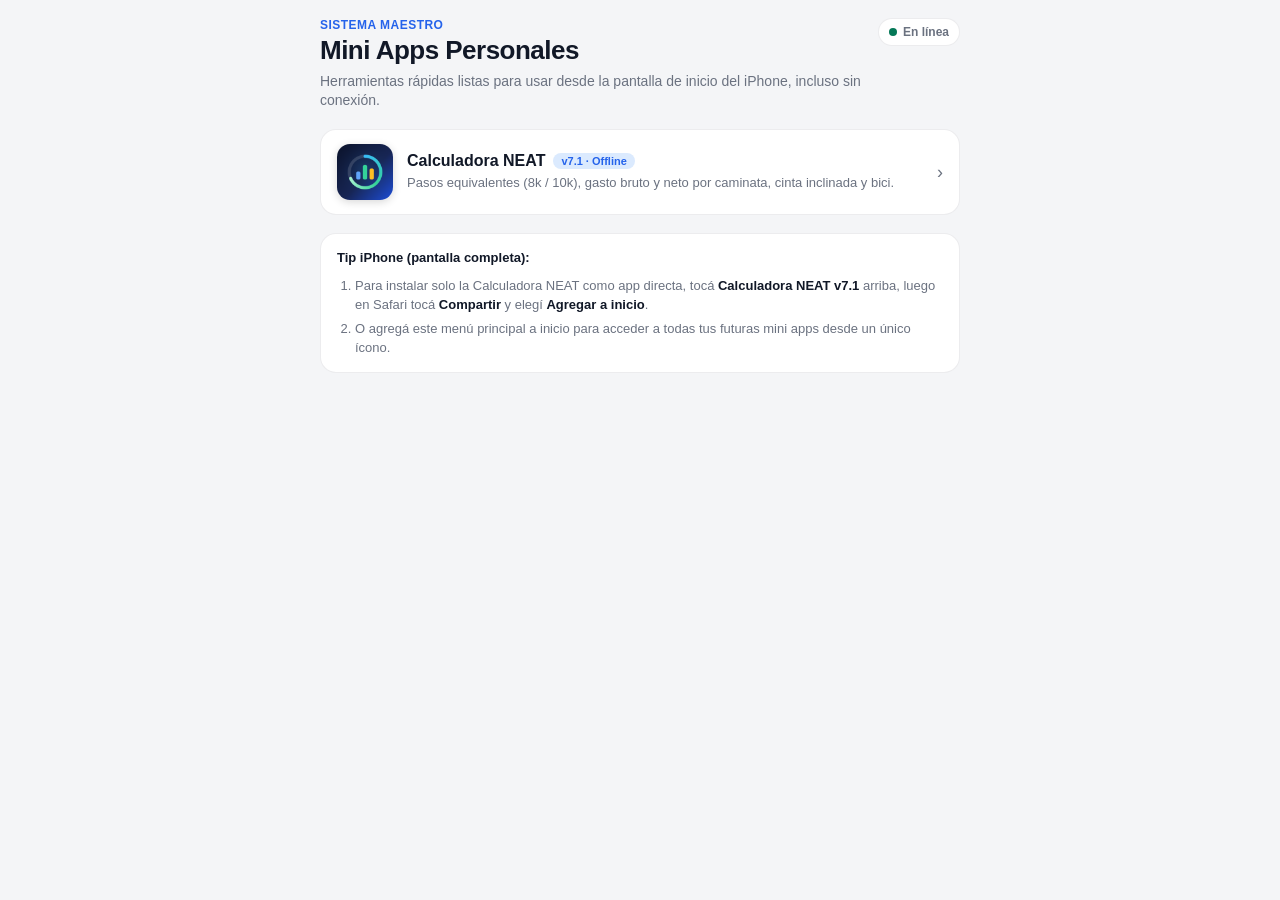
==== index.html @ ba3c92d5 "feat: add Mini Apps PWA hub and NEAT v7.1 offline calculator" ====
<!DOCTYPE html>
<html lang="es">
<head>
  <meta charset="utf-8">
  <meta name="viewport" content="width=device-width, initial-scale=1, maximum-scale=1, user-scalable=no, viewport-fit=cover">
  <meta name="apple-mobile-web-app-capable" content="yes">
  <meta name="apple-mobile-web-app-status-bar-style" content="black-translucent">
  <meta name="apple-mobile-web-app-title" content="Mini Apps">
  <meta name="theme-color" content="#f4f5f7" media="(prefers-color-scheme: light)">
  <meta name="theme-color" content="#0f1115" media="(prefers-color-scheme: dark)">
  <link rel="apple-touch-icon" sizes="180x180" href="./icons/apple-touch-icon.png">
  <link rel="icon" type="image/svg+xml" href="./icons/icon.svg">
  <link rel="manifest" href="./manifest.json">
  <title>Mini Apps — Sistema Maestro</title>
  <style>
    :root {
      --bg: #f4f5f7;
      --surface-bright: #ffffff;
      --surface-dim: #e9ecf1;
      --on-surface: #111827;
      --on-surface-variant: #6b7280;
      --primary: #2563eb;
      --accent-container: #dbeafe;
      --positive: #047857;
      --positive-container: #d1fae5;
      --border: rgba(17, 24, 39, 0.08);
      --r-m: 16px;
      --r-full: 999px;
    }
    @media (prefers-color-scheme: dark) {
      :root {
        --bg: #0f1115;
        --surface-bright: #1a1d24;
        --surface-dim: #252932;
        --on-surface: #f3f4f6;
        --on-surface-variant: #9ca3af;
        --primary: #60a5fa;
        --accent-container: #1e3a8a;
        --positive: #34d399;
        --positive-container: #064e3b;
        --border: rgba(255, 255, 255, 0.08);
      }
    }
    * {
      box-sizing: border-box;
      -webkit-tap-highlight-color: transparent;
    }
    html, body {
      touch-action: manipulation;
      margin: 0;
      min-height: 100%;
      background: var(--bg);
      color: var(--on-surface);
      font-family: -apple-system, BlinkMacSystemFont, 'SF Pro Text', 'Segoe UI', Roboto, sans-serif;
    }
    body {
      padding:
        max(18px, env(safe-area-inset-top))
        max(16px, env(safe-area-inset-right))
        max(28px, env(safe-area-inset-bottom))
        max(16px, env(safe-area-inset-left));
    }
    .hub-container {
      max-width: 640px;
      margin: 0 auto;
    }
    .hub-header {
      display: flex;
      align-items: flex-start;
      justify-content: space-between;
      gap: 12px;
      margin-bottom: 18px;
    }
    .hub-eyebrow {
      font-size: 12px;
      font-weight: 600;
      letter-spacing: 0.04em;
      text-transform: uppercase;
      color: var(--primary);
      margin-bottom: 4px;
    }
    .hub-title {
      margin: 0;
      font-size: 26px;
      line-height: 1.15;
      font-weight: 700;
      letter-spacing: -0.02em;
    }
    .hub-sub {
      margin: 6px 0 0;
      font-size: 14px;
      color: var(--on-surface-variant);
      line-height: 1.4;
    }
    .status-chip {
      flex-shrink: 0;
      display: inline-flex;
      align-items: center;
      gap: 6px;
      padding: 6px 10px;
      border-radius: var(--r-full);
      font-size: 12px;
      font-weight: 600;
      background: var(--surface-bright);
      color: var(--on-surface-variant);
      border: 1px solid var(--border);
    }
    .status-dot {
      width: 8px;
      height: 8px;
      border-radius: 50%;
      background: var(--positive);
    }
    .apps-grid {
      display: grid;
      grid-template-columns: 1fr;
      gap: 12px;
      margin-bottom: 18px;
    }
    .app-card {
      display: flex;
      align-items: center;
      gap: 14px;
      padding: 14px 16px;
      border-radius: var(--r-m);
      background: var(--surface-bright);
      border: 1px solid var(--border);
      text-decoration: none;
      color: inherit;
      transition: transform 0.12s ease, opacity 0.12s ease;
    }
    .app-card:active {
      transform: scale(0.985);
      opacity: 0.9;
    }
    .app-icon {
      width: 56px;
      height: 56px;
      border-radius: 13px;
      flex-shrink: 0;
      display: block;
      box-shadow: 0 2px 8px rgba(0, 0, 0, 0.16);
    }
    .app-body {
      flex: 1;
      min-width: 0;
    }
    .app-top {
      display: flex;
      align-items: center;
      gap: 8px;
      flex-wrap: wrap;
    }
    .app-name {
      font-size: 16px;
      font-weight: 650;
      color: var(--on-surface);
    }
    .app-tag {
      font-size: 11px;
      font-weight: 600;
      padding: 2px 8px;
      border-radius: var(--r-full);
      background: var(--accent-container);
      color: var(--primary);
    }
    .app-desc {
      margin: 4px 0 0;
      font-size: 13px;
      line-height: 1.38;
      color: var(--on-surface-variant);
    }
    .app-chevron {
      font-size: 18px;
      color: var(--on-surface-variant);
      flex-shrink: 0;
    }
    .info-card {
      background: var(--surface-bright);
      border: 1px solid var(--border);
      border-radius: var(--r-m);
      padding: 14px 16px;
      font-size: 13px;
      line-height: 1.5;
      color: var(--on-surface-variant);
    }
    .info-card strong {
      color: var(--on-surface);
    }
    .info-card ol {
      margin: 8px 0 0;
      padding-left: 18px;
    }
    .info-card li + li {
      margin-top: 4px;
    }
  </style>
</head>
<body>
  <main class="hub-container">
    <header class="hub-header">
      <div>
        <div class="hub-eyebrow">Sistema Maestro</div>
        <h1 class="hub-title">Mini Apps Personales</h1>
        <p class="hub-sub">Herramientas rápidas listas para usar desde la pantalla de inicio del iPhone, incluso sin conexión.</p>
      </div>
      <div class="status-chip" id="hub-status" aria-live="polite">
        <span class="status-dot" id="hub-dot"></span>
        <span id="hub-status-text">En línea</span>
      </div>
    </header>

    <section class="apps-grid" id="apps-grid" aria-label="Aplicaciones disponibles">
      <!-- Renderizado desde el registro de mini apps -->
    </section>

    <section class="info-card" aria-label="Cómo instalar en iPhone">
      <strong>Tip iPhone (pantalla completa):</strong>
      <ol>
        <li>Para instalar solo la Calculadora NEAT como app directa, tocá <strong>Calculadora NEAT v7.1</strong> arriba, luego en Safari tocá <strong>Compartir</strong> y elegí <strong>Agregar a inicio</strong>.</li>
        <li>O agregá este menú principal a inicio para acceder a todas tus futuras mini apps desde un único ícono.</li>
      </ol>
    </section>
  </main>

  <script>
    // Registro central de mini apps: para sumar una nueva app, agregar una entrada aquí y precachearla en sw.js
    const MINI_APPS = [
      {
        id: 'neat',
        name: 'Calculadora NEAT',
        tag: 'v7.1 · Offline',
        description: 'Pasos equivalentes (8k / 10k), gasto bruto y neto por caminata, cinta inclinada y bici.',
        href: './neat/index.html',
        icon: './neat/icons/apple-touch-icon.png'
      }
    ];

    const grid = document.getElementById('apps-grid');
    grid.innerHTML = MINI_APPS.map((app) => `
      <a class="app-card" href="${app.href}">
        <img class="app-icon" src="${app.icon}" alt="Ícono ${app.name}" width="56" height="56">
        <div class="app-body">
          <div class="app-top">
            <span class="app-name">${app.name}</span>
            <span class="app-tag">${app.tag}</span>
          </div>
          <p class="app-desc">${app.description}</p>
        </div>
        <span class="app-chevron" aria-hidden="true">›</span>
      </a>
    `).join('');

    const statusText = document.getElementById('hub-status-text');
    const statusDot = document.getElementById('hub-dot');

    function updateOnlineBadge(swReady = false) {
      if (!navigator.onLine) {
        statusText.textContent = 'Modo offline';
        statusDot.style.background = '#d97706';
      } else if (swReady) {
        statusText.textContent = 'Offline listo';
        statusDot.style.background = 'var(--positive)';
      } else {
        statusText.textContent = 'En línea';
        statusDot.style.background = 'var(--positive)';
      }
    }

    window.addEventListener('online', () => updateOnlineBadge(true));
    window.addEventListener('offline', () => updateOnlineBadge(true));

    if ('serviceWorker' in navigator && (location.protocol === 'https:' || location.protocol === 'http:')) {
      navigator.serviceWorker.register('./sw.js', { scope: './' })
        .then(() => navigator.serviceWorker.ready)
        .then(() => updateOnlineBadge(true))
        .catch(() => updateOnlineBadge(false));
    } else {
      updateOnlineBadge(false);
    }
  </script>
</body>
</html>
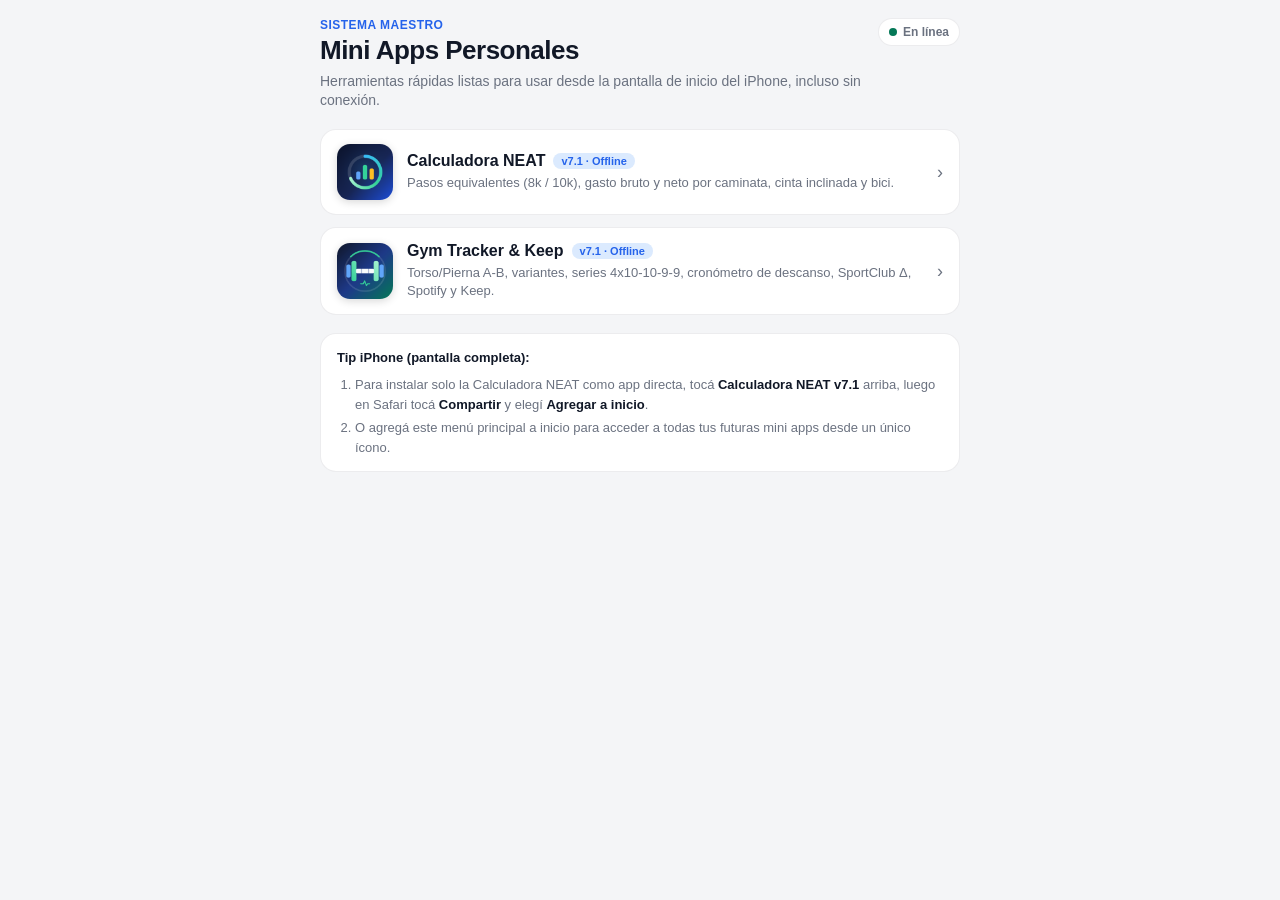
==== commit fa730886: "Add Gym Tracker v7.1 PWA mini-app" ====
--- a/index.html
+++ b/index.html
@@ -233,6 +233,14 @@
         description: 'Pasos equivalentes (8k / 10k), gasto bruto y neto por caminata, cinta inclinada y bici.',
         href: './neat/index.html',
         icon: './neat/icons/apple-touch-icon.png'
+      },
+      {
+        id: 'gym',
+        name: 'Gym Tracker & Keep',
+        tag: 'v7.1 · Offline',
+        description: 'Torso/Pierna A-B, variantes, series 4x10-10-9-9, cronómetro de descanso, SportClub Δ, Spotify y Keep.',
+        href: './gym/index.html',
+        icon: './gym/icons/apple-touch-icon.png'
       }
     ];
 
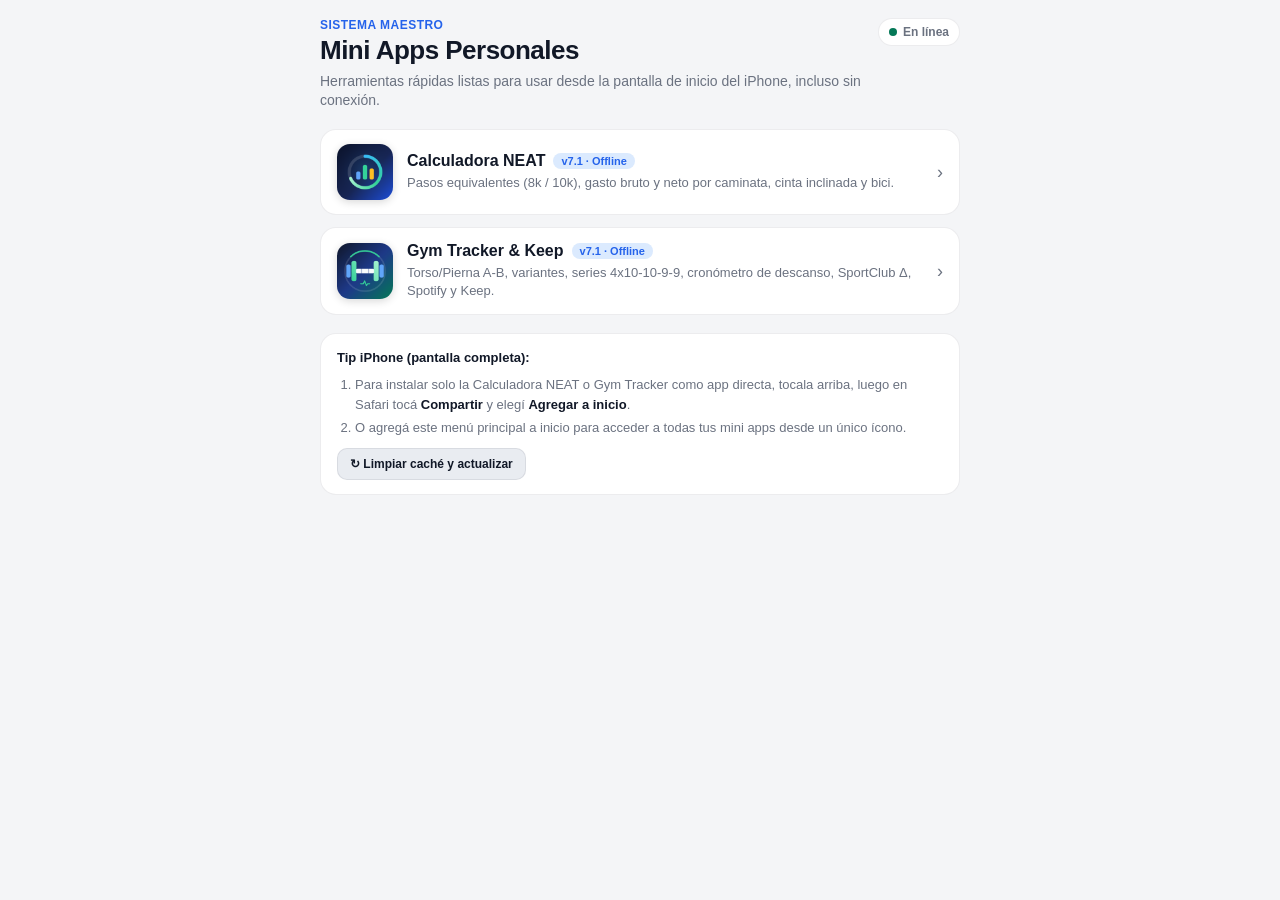
==== commit b0723c04: "Add 1-tap cache reset (?reset=1 and UI button) for MiniApps" ====
--- a/index.html
+++ b/index.html
@@ -217,9 +217,12 @@
     <section class="info-card" aria-label="Cómo instalar en iPhone">
       <strong>Tip iPhone (pantalla completa):</strong>
       <ol>
-        <li>Para instalar solo la Calculadora NEAT como app directa, tocá <strong>Calculadora NEAT v7.1</strong> arriba, luego en Safari tocá <strong>Compartir</strong> y elegí <strong>Agregar a inicio</strong>.</li>
-        <li>O agregá este menú principal a inicio para acceder a todas tus futuras mini apps desde un único ícono.</li>
+        <li>Para instalar solo la Calculadora NEAT o Gym Tracker como app directa, tocala arriba, luego en Safari tocá <strong>Compartir</strong> y elegí <strong>Agregar a inicio</strong>.</li>
+        <li>O agregá este menú principal a inicio para acceder a todas tus mini apps desde un único ícono.</li>
       </ol>
+      <div style="margin-top:10px;display:flex;gap:8px;flex-wrap:wrap;">
+        <button id="hub-clear-cache-btn" type="button" style="padding:8px 12px;border-radius:10px;border:1px solid var(--border);background:var(--surface-dim);color:var(--on-surface);font-size:12px;font-weight:700;cursor:pointer;">↻ Limpiar caché y actualizar</button>
+      </div>
     </section>
   </main>
 
@@ -278,7 +281,29 @@
     window.addEventListener('online', () => updateOnlineBadge(true));
     window.addEventListener('offline', () => updateOnlineBadge(true));
 
-    if ('serviceWorker' in navigator && (location.protocol === 'https:' || location.protocol === 'http:')) {
+    async function clearAppCacheAndReload() {
+      try {
+        if ('serviceWorker' in navigator) {
+          const regs = await navigator.serviceWorker.getRegistrations();
+          await Promise.all(regs.map((r) => r.unregister()));
+        }
+        if ('caches' in window) {
+          const keys = await caches.keys();
+          await Promise.all(keys.map((k) => caches.delete(k)));
+        }
+      } catch (_) {}
+      location.replace(location.pathname + '?updated=' + Date.now());
+    }
+
+    document.getElementById('hub-clear-cache-btn').addEventListener('click', () => {
+      statusText.textContent = 'Actualizando...';
+      clearAppCacheAndReload();
+    });
+
+    if (new URLSearchParams(location.search).get('reset') === '1') {
+      statusText.textContent = 'Limpiando caché...';
+      clearAppCacheAndReload();
+    } else if ('serviceWorker' in navigator && (location.protocol === 'https:' || location.protocol === 'http:')) {
       navigator.serviceWorker.register('./sw.js', { scope: './' })
         .then(() => navigator.serviceWorker.ready)
         .then(() => updateOnlineBadge(true))
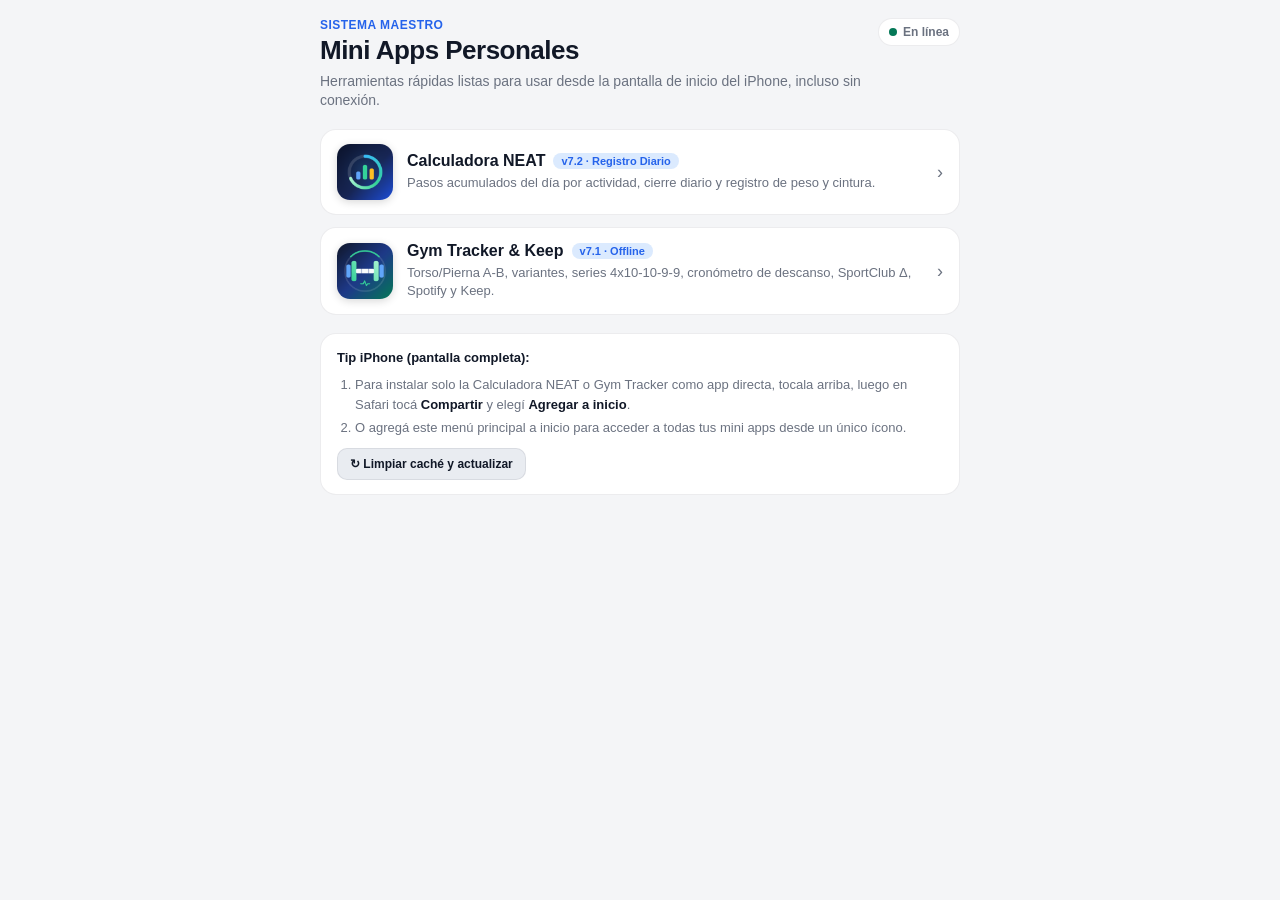
==== commit 24fdde99: "feat(neat): add daily activity accumulator, end-of-day save, and daily log with weight and waist" ====
--- a/index.html
+++ b/index.html
@@ -232,9 +232,9 @@
       {
         id: 'neat',
         name: 'Calculadora NEAT',
-        tag: 'v7.1 · Offline',
-        description: 'Pasos equivalentes (8k / 10k), gasto bruto y neto por caminata, cinta inclinada y bici.',
-        href: './neat/index.html',
+        tag: 'v7.2 · Registro Diario',
+        description: 'Pasos acumulados del día por actividad, cierre diario y registro de peso y cintura.',
+        href: './neat/',
         icon: './neat/icons/apple-touch-icon.png'
       },
       {
@@ -242,7 +242,7 @@
         name: 'Gym Tracker & Keep',
         tag: 'v7.1 · Offline',
         description: 'Torso/Pierna A-B, variantes, series 4x10-10-9-9, cronómetro de descanso, SportClub Δ, Spotify y Keep.',
-        href: './gym/index.html',
+        href: './gym/',
         icon: './gym/icons/apple-touch-icon.png'
       }
     ];
@@ -292,7 +292,7 @@
           await Promise.all(keys.map((k) => caches.delete(k)));
         }
       } catch (_) {}
-      location.replace(location.pathname + '?updated=' + Date.now());
+      location.replace(location.pathname.replace(/index\.html$/, '') + '?updated=' + Date.now());
     }
 
     document.getElementById('hub-clear-cache-btn').addEventListener('click', () => {
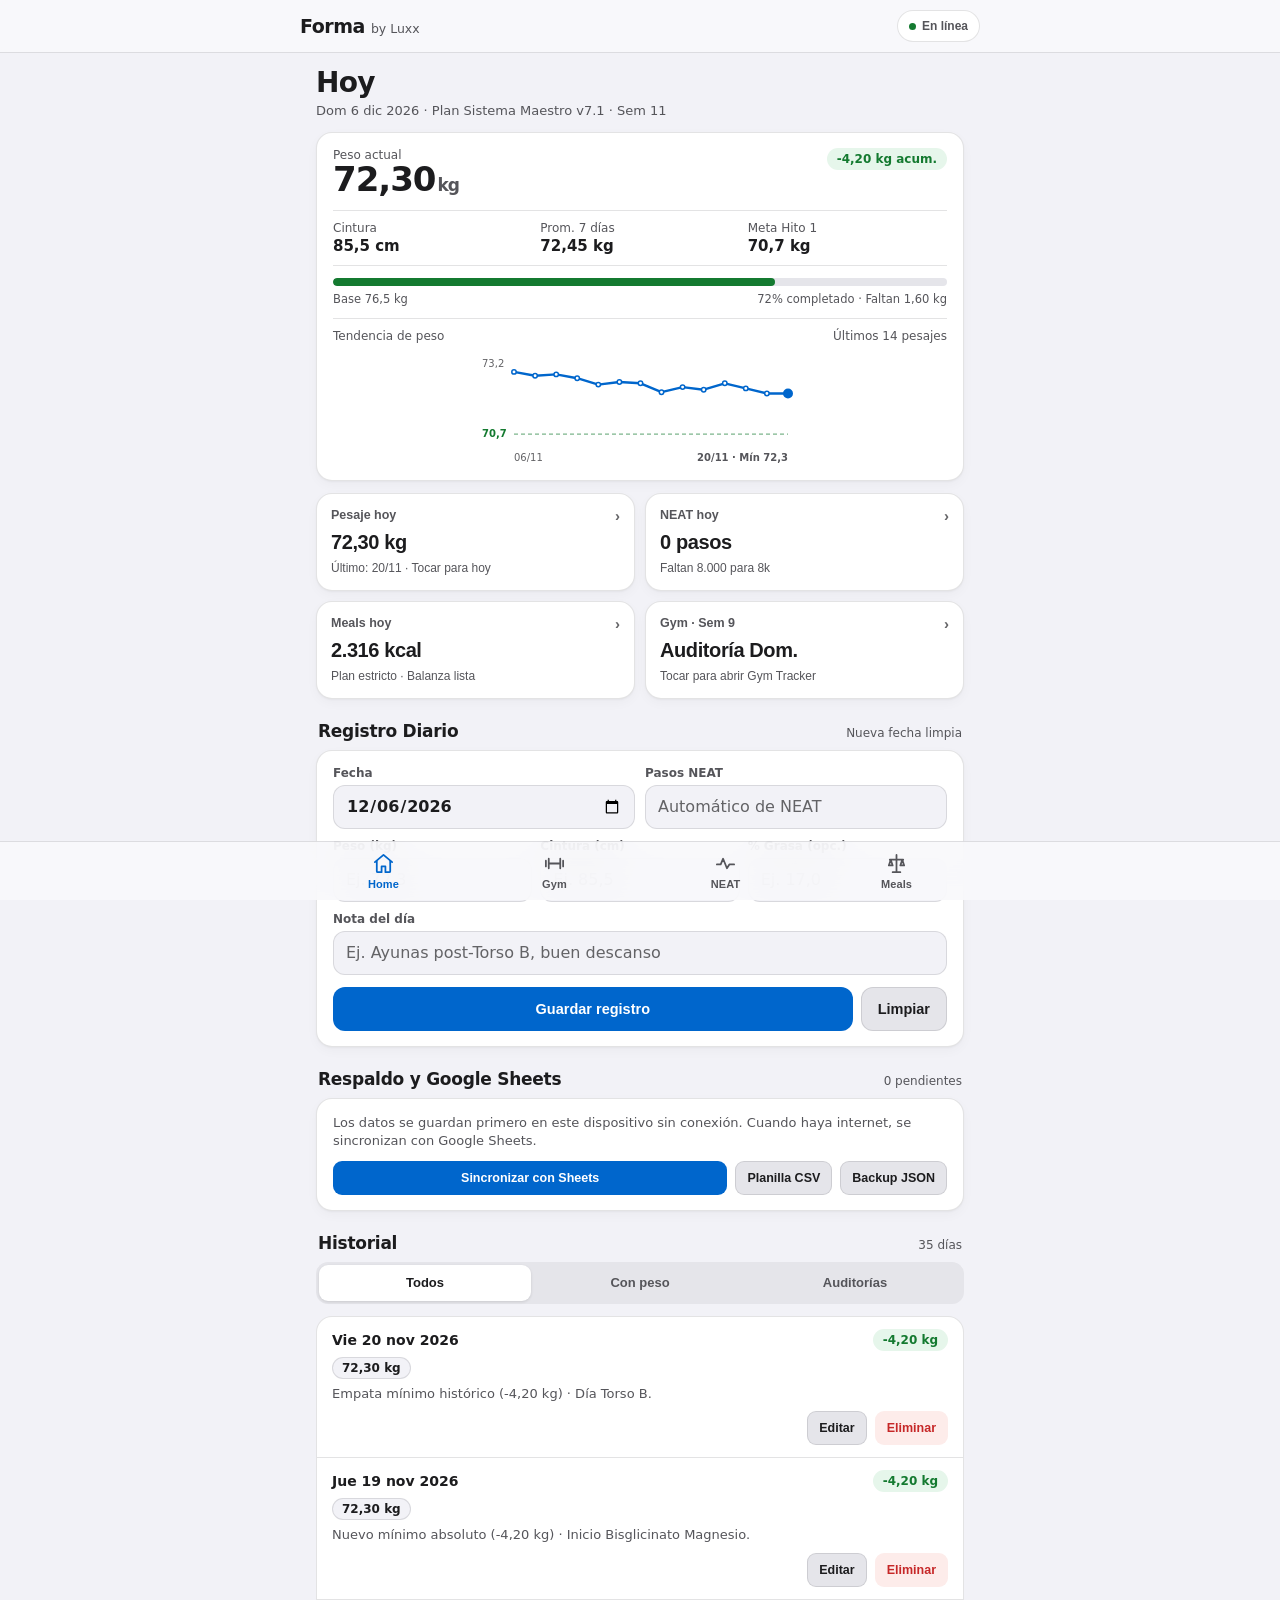
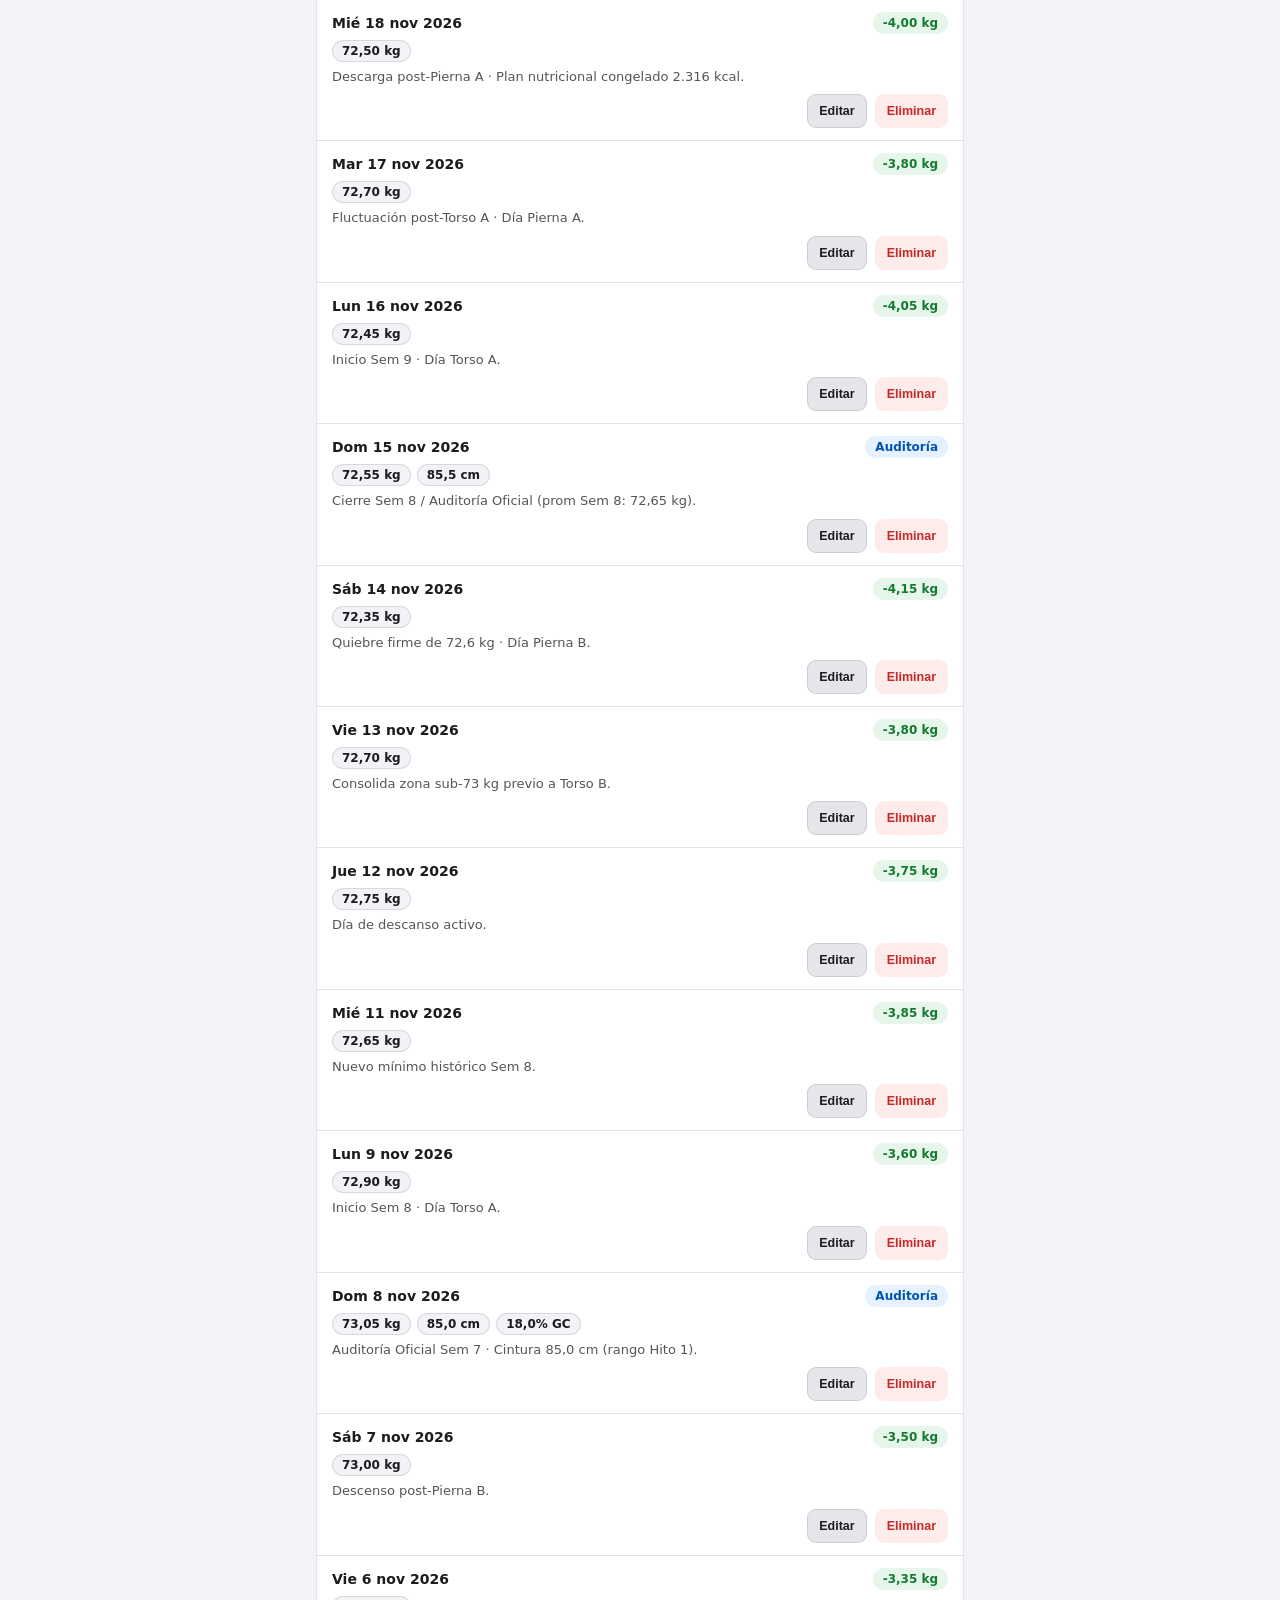
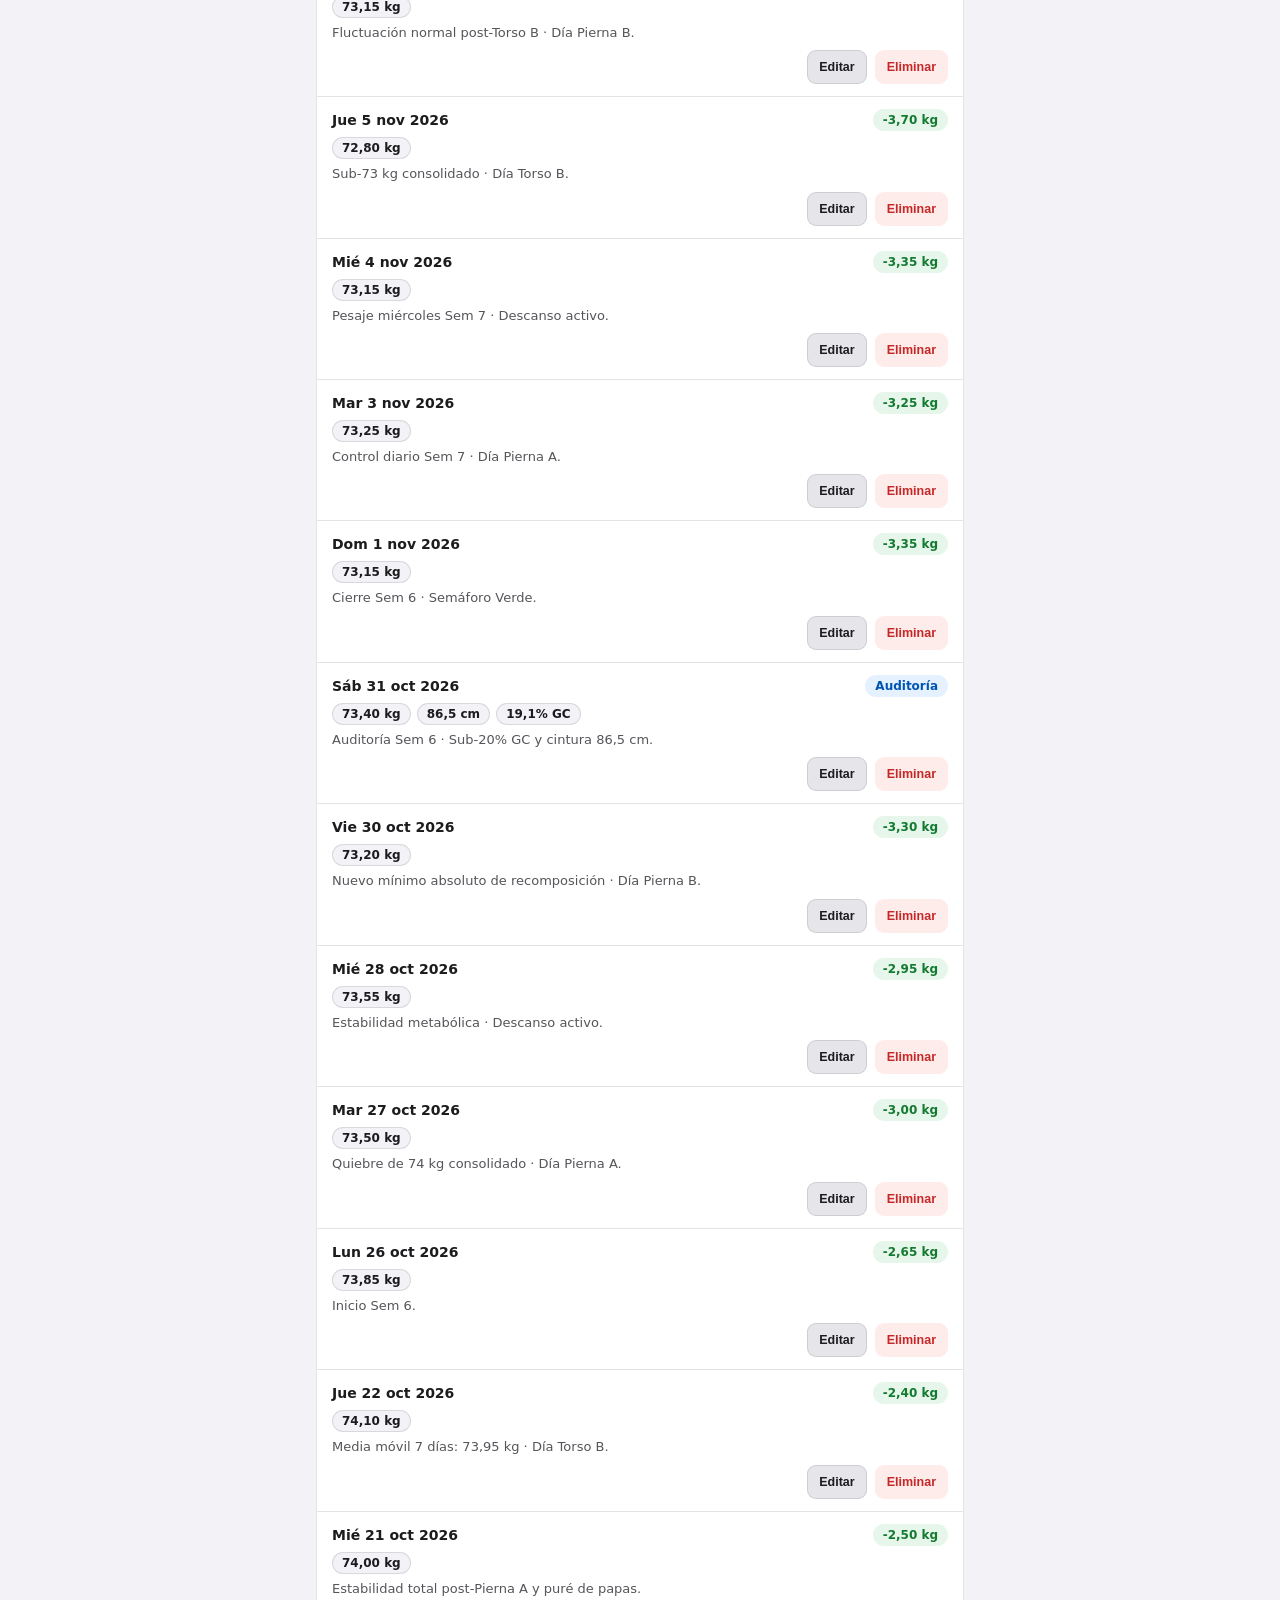
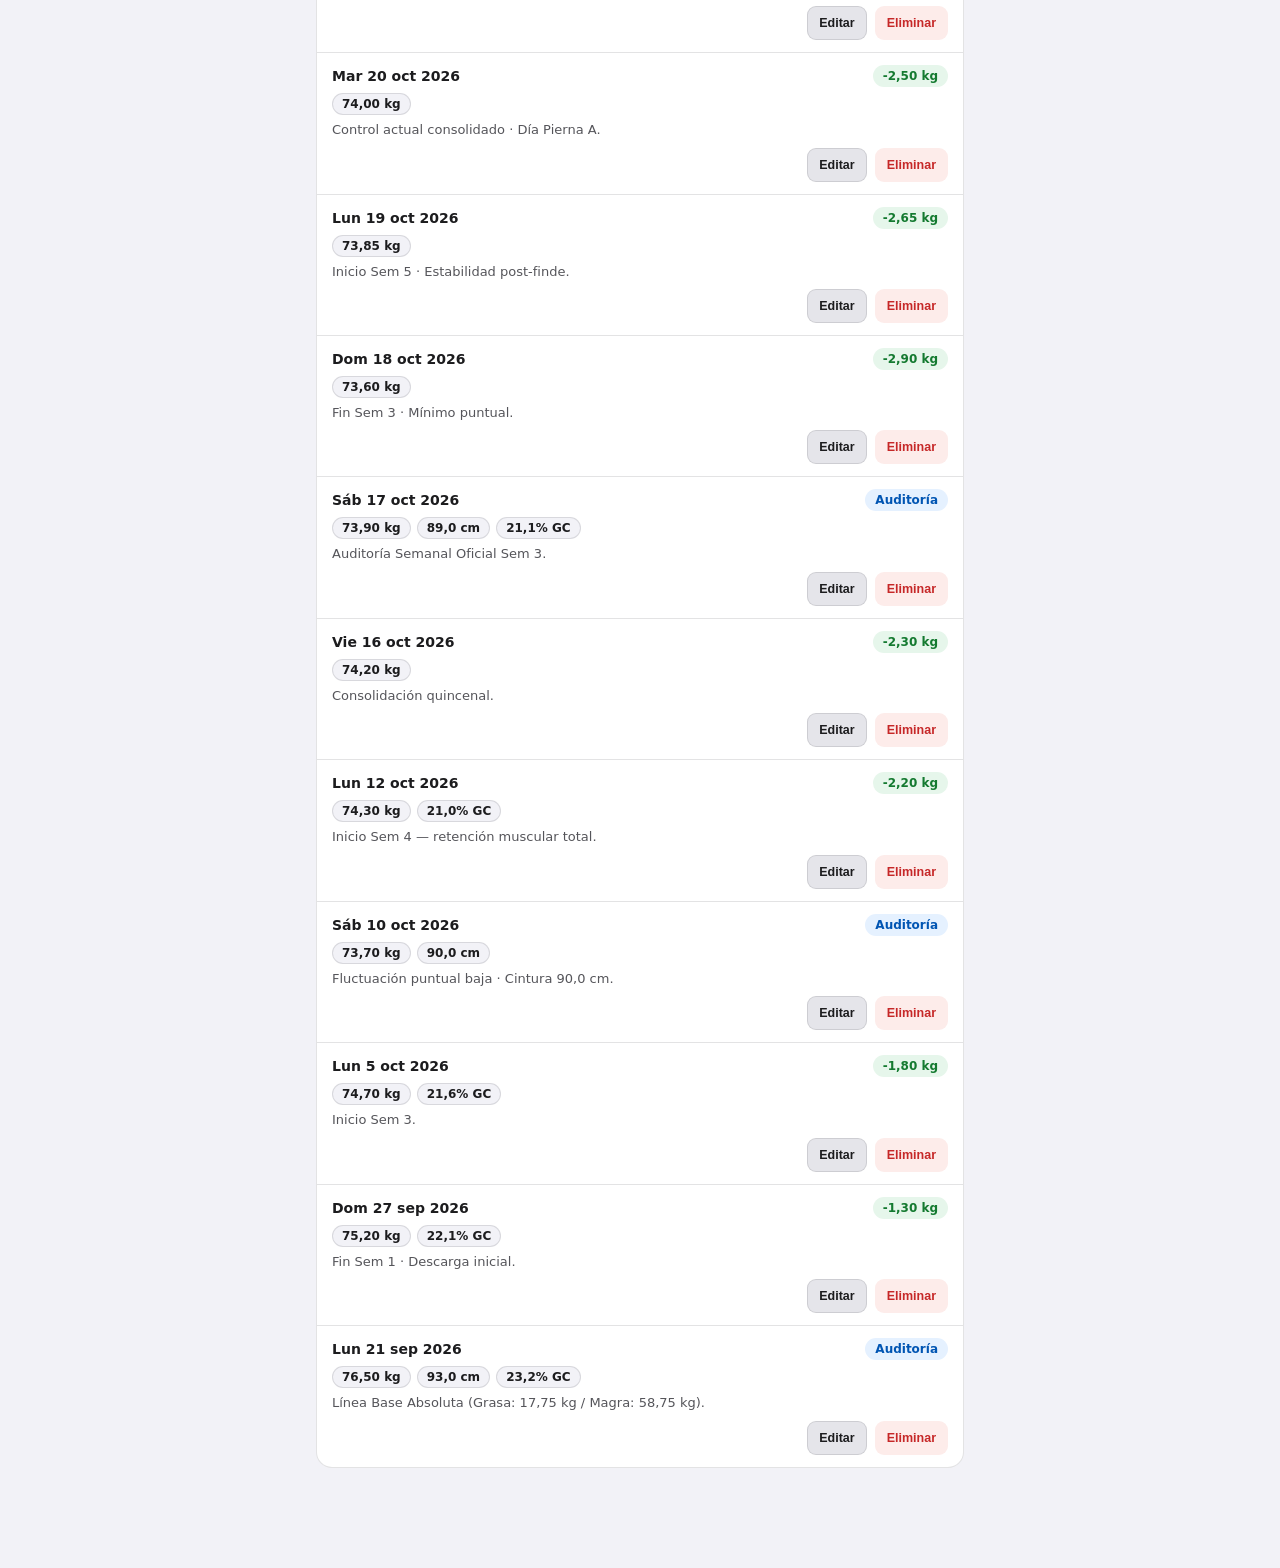
==== commit 77de7aa2: "Forma by Luxx: app unificada offline-first (Home, Gym, NEAT, Meals)" ====
--- a/index.html
+++ b/index.html
@@ -5,312 +5,590 @@
   <meta name="viewport" content="width=device-width, initial-scale=1, maximum-scale=1, user-scalable=no, viewport-fit=cover">
   <meta name="apple-mobile-web-app-capable" content="yes">
   <meta name="apple-mobile-web-app-status-bar-style" content="black-translucent">
-  <meta name="apple-mobile-web-app-title" content="Mini Apps">
-  <meta name="theme-color" content="#f4f5f7" media="(prefers-color-scheme: light)">
-  <meta name="theme-color" content="#0f1115" media="(prefers-color-scheme: dark)">
+  <meta name="apple-mobile-web-app-title" content="Forma">
+  <meta name="theme-color" content="#F2F2F7" media="(prefers-color-scheme: light)">
+  <meta name="theme-color" content="#000000" media="(prefers-color-scheme: dark)">
   <link rel="apple-touch-icon" sizes="180x180" href="./icons/apple-touch-icon.png">
   <link rel="icon" type="image/svg+xml" href="./icons/icon.svg">
   <link rel="manifest" href="./manifest.json">
-  <title>Mini Apps — Sistema Maestro</title>
-  <style>
-    :root {
-      --bg: #f4f5f7;
-      --surface-bright: #ffffff;
-      --surface-dim: #e9ecf1;
-      --on-surface: #111827;
-      --on-surface-variant: #6b7280;
-      --primary: #2563eb;
-      --accent-container: #dbeafe;
-      --positive: #047857;
-      --positive-container: #d1fae5;
-      --border: rgba(17, 24, 39, 0.08);
-      --r-m: 16px;
-      --r-full: 999px;
-    }
-    @media (prefers-color-scheme: dark) {
-      :root {
-        --bg: #0f1115;
-        --surface-bright: #1a1d24;
-        --surface-dim: #252932;
-        --on-surface: #f3f4f6;
-        --on-surface-variant: #9ca3af;
-        --primary: #60a5fa;
-        --accent-container: #1e3a8a;
-        --positive: #34d399;
-        --positive-container: #064e3b;
-        --border: rgba(255, 255, 255, 0.08);
-      }
-    }
-    * {
-      box-sizing: border-box;
-      -webkit-tap-highlight-color: transparent;
-    }
-    html, body {
-      touch-action: manipulation;
-      margin: 0;
-      min-height: 100%;
-      background: var(--bg);
-      color: var(--on-surface);
-      font-family: -apple-system, BlinkMacSystemFont, 'SF Pro Text', 'Segoe UI', Roboto, sans-serif;
-    }
-    body {
-      padding:
-        max(18px, env(safe-area-inset-top))
-        max(16px, env(safe-area-inset-right))
-        max(28px, env(safe-area-inset-bottom))
-        max(16px, env(safe-area-inset-left));
-    }
-    .hub-container {
-      max-width: 640px;
-      margin: 0 auto;
-    }
-    .hub-header {
-      display: flex;
-      align-items: flex-start;
-      justify-content: space-between;
-      gap: 12px;
-      margin-bottom: 18px;
-    }
-    .hub-eyebrow {
-      font-size: 12px;
-      font-weight: 600;
-      letter-spacing: 0.04em;
-      text-transform: uppercase;
-      color: var(--primary);
-      margin-bottom: 4px;
-    }
-    .hub-title {
-      margin: 0;
-      font-size: 26px;
-      line-height: 1.15;
-      font-weight: 700;
-      letter-spacing: -0.02em;
-    }
-    .hub-sub {
-      margin: 6px 0 0;
-      font-size: 14px;
-      color: var(--on-surface-variant);
-      line-height: 1.4;
-    }
-    .status-chip {
-      flex-shrink: 0;
-      display: inline-flex;
-      align-items: center;
-      gap: 6px;
-      padding: 6px 10px;
-      border-radius: var(--r-full);
-      font-size: 12px;
-      font-weight: 600;
-      background: var(--surface-bright);
-      color: var(--on-surface-variant);
-      border: 1px solid var(--border);
-    }
-    .status-dot {
-      width: 8px;
-      height: 8px;
-      border-radius: 50%;
-      background: var(--positive);
-    }
-    .apps-grid {
-      display: grid;
-      grid-template-columns: 1fr;
-      gap: 12px;
-      margin-bottom: 18px;
-    }
-    .app-card {
-      display: flex;
-      align-items: center;
-      gap: 14px;
-      padding: 14px 16px;
-      border-radius: var(--r-m);
-      background: var(--surface-bright);
-      border: 1px solid var(--border);
-      text-decoration: none;
-      color: inherit;
-      transition: transform 0.12s ease, opacity 0.12s ease;
-    }
-    .app-card:active {
-      transform: scale(0.985);
-      opacity: 0.9;
-    }
-    .app-icon {
-      width: 56px;
-      height: 56px;
-      border-radius: 13px;
-      flex-shrink: 0;
-      display: block;
-      box-shadow: 0 2px 8px rgba(0, 0, 0, 0.16);
-    }
-    .app-body {
-      flex: 1;
-      min-width: 0;
-    }
-    .app-top {
-      display: flex;
-      align-items: center;
-      gap: 8px;
-      flex-wrap: wrap;
-    }
-    .app-name {
-      font-size: 16px;
-      font-weight: 650;
-      color: var(--on-surface);
-    }
-    .app-tag {
-      font-size: 11px;
-      font-weight: 600;
-      padding: 2px 8px;
-      border-radius: var(--r-full);
-      background: var(--accent-container);
-      color: var(--primary);
-    }
-    .app-desc {
-      margin: 4px 0 0;
-      font-size: 13px;
-      line-height: 1.38;
-      color: var(--on-surface-variant);
-    }
-    .app-chevron {
-      font-size: 18px;
-      color: var(--on-surface-variant);
-      flex-shrink: 0;
-    }
-    .info-card {
-      background: var(--surface-bright);
-      border: 1px solid var(--border);
-      border-radius: var(--r-m);
-      padding: 14px 16px;
-      font-size: 13px;
-      line-height: 1.5;
-      color: var(--on-surface-variant);
-    }
-    .info-card strong {
-      color: var(--on-surface);
-    }
-    .info-card ol {
-      margin: 8px 0 0;
-      padding-left: 18px;
-    }
-    .info-card li + li {
-      margin-top: 4px;
-    }
-  </style>
+  <title>Forma by Luxx</title>
+  <link rel="stylesheet" href="./styles.css">
 </head>
 <body>
-  <main class="hub-container">
-    <header class="hub-header">
-      <div>
-        <div class="hub-eyebrow">Sistema Maestro</div>
-        <h1 class="hub-title">Mini Apps Personales</h1>
-        <p class="hub-sub">Herramientas rápidas listas para usar desde la pantalla de inicio del iPhone, incluso sin conexión.</p>
-      </div>
-      <div class="status-chip" id="hub-status" aria-live="polite">
-        <span class="status-dot" id="hub-dot"></span>
-        <span id="hub-status-text">En línea</span>
+  <div class="forma-shell">
+    <!-- Top Header -->
+    <header class="forma-topbar">
+      <div class="forma-topbar-inner">
+        <div class="forma-brand">
+          <span class="forma-brand-name">Forma</span>
+          <span class="forma-brand-by">by Luxx</span>
+        </div>
+        <div class="forma-topbar-actions">
+          <button type="button" class="sync-pill" id="btn-open-sync-sheet" aria-label="Estado de sincronización y respaldos">
+            <span class="sync-dot" id="topbar-sync-dot"></span>
+            <span id="topbar-sync-label">Offline listo</span>
+          </button>
+        </div>
       </div>
     </header>
 
-    <section class="apps-grid" id="apps-grid" aria-label="Aplicaciones disponibles">
-      <!-- Renderizado desde el registro de mini apps -->
-    </section>
-
-    <section class="info-card" aria-label="Cómo instalar en iPhone">
-      <strong>Tip iPhone (pantalla completa):</strong>
-      <ol>
-        <li>Para instalar solo la Calculadora NEAT o Gym Tracker como app directa, tocala arriba, luego en Safari tocá <strong>Compartir</strong> y elegí <strong>Agregar a inicio</strong>.</li>
-        <li>O agregá este menú principal a inicio para acceder a todas tus mini apps desde un único ícono.</li>
-      </ol>
-      <div style="margin-top:10px;display:flex;gap:8px;flex-wrap:wrap;">
-        <button id="hub-clear-cache-btn" type="button" style="padding:8px 12px;border-radius:10px;border:1px solid var(--border);background:var(--surface-dim);color:var(--on-surface);font-size:12px;font-weight:700;cursor:pointer;">↻ Limpiar caché y actualizar</button>
-      </div>
-    </section>
-  </main>
-
-  <script>
-    // Registro central de mini apps: para sumar una nueva app, agregar una entrada aquí y precachearla en sw.js
-    const MINI_APPS = [
-      {
-        id: 'neat',
-        name: 'Calculadora NEAT',
-        tag: 'v7.2 · Registro Diario',
-        description: 'Pasos acumulados del día por actividad, cierre diario y registro de peso y cintura.',
-        href: './neat/',
-        icon: './neat/icons/apple-touch-icon.png'
-      },
-      {
-        id: 'gym',
-        name: 'Gym Tracker & Keep',
-        tag: 'v7.1 · Offline',
-        description: 'Torso/Pierna A-B, variantes, series 4x10-10-9-9, cronómetro de descanso, SportClub Δ, Spotify y Keep.',
-        href: './gym/',
-        icon: './gym/icons/apple-touch-icon.png'
-      }
-    ];
-
-    const grid = document.getElementById('apps-grid');
-    grid.innerHTML = MINI_APPS.map((app) => `
-      <a class="app-card" href="${app.href}">
-        <img class="app-icon" src="${app.icon}" alt="Ícono ${app.name}" width="56" height="56">
-        <div class="app-body">
-          <div class="app-top">
-            <span class="app-name">${app.name}</span>
-            <span class="app-tag">${app.tag}</span>
-          </div>
-          <p class="app-desc">${app.description}</p>
+    <!-- Main Views -->
+    <main class="forma-views">
+      <!-- ==================== TAB 1: HOME ==================== -->
+      <section id="view-home" class="forma-view is-active" aria-label="Panel General Home">
+        <div class="view-inner">
+          <div class="page-header">
+            <h1 class="page-title" id="home-greeting-title">Hoy</h1>
+            <p class="page-subtitle" id="home-subtitle">Cargando estado del protocolo...</p>
+          </div>
+
+          <!-- Progress & Trend Hero -->
+          <article class="card">
+            <div class="hito-top">
+              <div>
+                <div class="sub-label">Peso actual</div>
+                <div class="weight-hero-val tabular">
+                  <span id="home-cur-weight">--</span><span class="weight-hero-unit">kg</span>
+                </div>
+              </div>
+              <span class="pill pill-green tabular" id="home-delta-pill">Sin datos</span>
+            </div>
+
+            <div class="hito-stats-row">
+              <div>
+                <div class="sub-label">Cintura</div>
+                <div class="hito-stat-val tabular" id="home-cur-waist">--</div>
+              </div>
+              <div>
+                <div class="sub-label">Prom. 7 días</div>
+                <div class="hito-stat-val tabular" id="home-avg-weight">--</div>
+              </div>
+              <div>
+                <div class="sub-label">Meta Hito 1</div>
+                <div class="hito-stat-val tabular" id="home-to-goal">70,7 kg</div>
+              </div>
+            </div>
+
+            <div class="progress-track" aria-label="Avance hacia Hito 1">
+              <div class="progress-fill is-green" id="home-goal-fill" style="width: 0%;"></div>
+            </div>
+            <div class="progress-caption">
+              <span>Base 76,5 kg</span>
+              <span id="home-goal-pct">0% del camino a 70,7 kg</span>
+            </div>
+
+            <div class="chart-wrap">
+              <div class="chart-head">
+                <span class="sub-label">Tendencia de peso</span>
+                <span class="sub-label tabular" id="home-chart-range">Últimos 14 registros</span>
+              </div>
+              <svg id="home-weight-chart" class="weight-chart-svg" viewBox="0 0 320 116" role="img" aria-label="Gráfico de tendencia de peso"></svg>
+            </div>
+          </article>
+
+          <!-- 4 Pillars Summary Grid -->
+          <div class="pillars-grid">
+            <button type="button" class="pillar-tile" data-jump-tab="home-log">
+              <div class="pillar-top">
+                <span class="pillar-name">Pesaje hoy</span>
+                <span class="pillar-chevron" aria-hidden="true">›</span>
+              </div>
+              <div class="pillar-val tabular" id="tile-weight-val">--</div>
+              <div class="pillar-sub" id="tile-weight-sub">Tocar para cargar medidas</div>
+            </button>
+
+            <button type="button" class="pillar-tile" data-jump-tab="neat">
+              <div class="pillar-top">
+                <span class="pillar-name">NEAT hoy</span>
+                <span class="pillar-chevron" aria-hidden="true">›</span>
+              </div>
+              <div class="pillar-val tabular" id="tile-neat-val">0 pasos</div>
+              <div class="pillar-sub" id="tile-neat-sub">Meta: 8.000 – 10.000 pasos</div>
+            </button>
+
+            <button type="button" class="pillar-tile" data-jump-tab="meals">
+              <div class="pillar-top">
+                <span class="pillar-name">Meals hoy</span>
+                <span class="pillar-chevron" aria-hidden="true">›</span>
+              </div>
+              <div class="pillar-val tabular" id="tile-meals-val">2.316 kcal</div>
+              <div class="pillar-sub" id="tile-meals-sub">Plan congelado · 0 extras</div>
+            </button>
+
+            <button type="button" class="pillar-tile" data-jump-tab="gym">
+              <div class="pillar-top">
+                <span class="pillar-name">Gym · Sem 9</span>
+                <span class="pillar-chevron" aria-hidden="true">›</span>
+              </div>
+              <div class="pillar-val tabular" id="tile-gym-val">--</div>
+              <div class="pillar-sub" id="tile-gym-sub">Tocar para abrir rutina</div>
+            </button>
+          </div>
+
+          <!-- Quick Daily Log Card -->
+          <div class="section-heading-row" id="home-log-anchor">
+            <h2 class="section-heading">Registro Diario</h2>
+            <span class="section-meta" id="log-form-status">Listo para cargar</span>
+          </div>
+
+          <article class="card">
+            <div class="form-grid-2">
+              <div class="field">
+                <label for="hl-date">Fecha</label>
+                <input id="hl-date" class="input" type="date">
+              </div>
+              <div class="field">
+                <label for="hl-steps">Pasos NEAT</label>
+                <input id="hl-steps" class="input" type="number" min="0" max="60000" step="50" inputmode="numeric" placeholder="Automático de NEAT">
+              </div>
+            </div>
+
+            <div class="form-grid-3">
+              <div class="field">
+                <label for="hl-weight">Peso (kg)</label>
+                <input id="hl-weight" class="input" type="number" step="0.05" min="40" max="150" inputmode="decimal" placeholder="Ej. 72,3">
+              </div>
+              <div class="field">
+                <label for="hl-waist">Cintura (cm)</label>
+                <input id="hl-waist" class="input" type="number" step="0.1" min="50" max="150" inputmode="decimal" placeholder="Ej. 85,5">
+              </div>
+              <div class="field">
+                <label for="hl-fat">% Grasa (opc.)</label>
+                <input id="hl-fat" class="input" type="number" step="0.1" min="5" max="45" inputmode="decimal" placeholder="Ej. 17,0">
+              </div>
+            </div>
+
+            <div class="field" style="margin-bottom: 12px;">
+              <label for="hl-note">Nota del día</label>
+              <input id="hl-note" class="input" type="text" placeholder="Ej. Ayunas post-Torso B, buen descanso">
+            </div>
+
+            <div class="btn-row">
+              <button type="button" class="btn btn-primary btn-grow" id="btn-save-home-log">
+                Guardar registro
+              </button>
+              <button type="button" class="btn" id="btn-new-home-log" title="Limpiar para fecha nueva">
+                Limpiar
+              </button>
+            </div>
+          </article>
+
+          <!-- Sync & Export Box -->
+          <div class="section-heading-row">
+            <h2 class="section-heading">Respaldo y Google Sheets</h2>
+            <span class="section-meta tabular" id="sync-queue-badge">0 pendientes</span>
+          </div>
+
+          <article class="card">
+            <div class="inset-row-desc" id="home-sync-summary" style="margin-bottom: 10px;">
+              Los datos se guardan primero en este dispositivo sin conexión. Cuando haya internet, se sincronizan con Google Sheets.
+            </div>
+            <div class="btn-row">
+              <button type="button" class="btn btn-primary btn-sm btn-grow" id="btn-sync-now">Sincronizar con Sheets</button>
+              <button type="button" class="btn btn-sm" id="btn-export-csv">Planilla CSV</button>
+              <button type="button" class="btn btn-sm" id="btn-export-json">Backup JSON</button>
+            </div>
+          </article>
+
+          <!-- Historical Log List -->
+          <div class="section-heading-row">
+            <h2 class="section-heading">Historial</h2>
+            <span class="section-meta tabular" id="home-history-count">0 días</span>
+          </div>
+
+          <div class="segmented" role="tablist" aria-label="Filtrar historial">
+            <button type="button" class="seg-btn is-active" data-log-filter="all">Todos</button>
+            <button type="button" class="seg-btn" data-log-filter="weight">Con peso</button>
+            <button type="button" class="seg-btn" data-log-filter="waist">Auditorías</button>
+          </div>
+
+          <div id="home-history-list" class="inset-list"></div>
         </div>
-        <span class="app-chevron" aria-hidden="true">›</span>
-      </a>
-    `).join('');
-
-    const statusText = document.getElementById('hub-status-text');
-    const statusDot = document.getElementById('hub-dot');
-
-    function updateOnlineBadge(swReady = false) {
-      if (!navigator.onLine) {
-        statusText.textContent = 'Modo offline';
-        statusDot.style.background = '#d97706';
-      } else if (swReady) {
-        statusText.textContent = 'Offline listo';
-        statusDot.style.background = 'var(--positive)';
-      } else {
-        statusText.textContent = 'En línea';
-        statusDot.style.background = 'var(--positive)';
-      }
-    }
-
-    window.addEventListener('online', () => updateOnlineBadge(true));
-    window.addEventListener('offline', () => updateOnlineBadge(true));
-
-    async function clearAppCacheAndReload() {
-      try {
-        if ('serviceWorker' in navigator) {
-          const regs = await navigator.serviceWorker.getRegistrations();
-          await Promise.all(regs.map((r) => r.unregister()));
-        }
-        if ('caches' in window) {
-          const keys = await caches.keys();
-          await Promise.all(keys.map((k) => caches.delete(k)));
-        }
-      } catch (_) {}
-      location.replace(location.pathname.replace(/index\.html$/, '') + '?updated=' + Date.now());
-    }
-
-    document.getElementById('hub-clear-cache-btn').addEventListener('click', () => {
-      statusText.textContent = 'Actualizando...';
-      clearAppCacheAndReload();
-    });
-
-    if (new URLSearchParams(location.search).get('reset') === '1') {
-      statusText.textContent = 'Limpiando caché...';
-      clearAppCacheAndReload();
-    } else if ('serviceWorker' in navigator && (location.protocol === 'https:' || location.protocol === 'http:')) {
-      navigator.serviceWorker.register('./sw.js', { scope: './' })
-        .then(() => navigator.serviceWorker.ready)
-        .then(() => updateOnlineBadge(true))
-        .catch(() => updateOnlineBadge(false));
-    } else {
-      updateOnlineBadge(false);
-    }
-  </script>
+      </section>
+
+      <!-- ==================== TAB 2: GYM ==================== -->
+      <section id="view-gym" class="forma-view is-frame-view" aria-label="Entrenamiento Gym">
+        <iframe id="frame-gym" class="module-iframe" title="Gym Tracker Sistema Maestro v7.1" src="about:blank"></iframe>
+      </section>
+
+      <!-- ==================== TAB 3: NEAT ==================== -->
+      <section id="view-neat" class="forma-view is-frame-view" aria-label="Actividad NEAT">
+        <iframe id="frame-neat" class="module-iframe" title="Calculadora NEAT" src="about:blank"></iframe>
+      </section>
+
+      <!-- ==================== TAB 4: MEALS ==================== -->
+      <section id="view-meals" class="forma-view" aria-label="Nutrición y Balanza">
+        <div class="view-inner">
+          <div class="page-header">
+            <h1 class="page-title">Meals</h1>
+            <p class="page-subtitle">Plan Sistema Maestro v7.1 · 2.316 kcal · 156,4 g P · 288 g C · 65 g G</p>
+          </div>
+
+          <!-- MODULE 1: RAW <-> COOKED CALCULATOR -->
+          <div class="section-heading-row">
+            <h2 class="section-heading">Calculadora Crudo ↔ Cocido</h2>
+            <span class="section-meta">Balanza de cocina</span>
+          </div>
+
+          <article class="card">
+            <div class="chip-scroller" id="rc-quota-chips" aria-label="Cuotas del plan"></div>
+
+            <div class="segmented" role="tablist" aria-label="Modo de factor de cocción">
+              <button type="button" class="seg-btn is-active" data-rc-mode="witness">Papa / Unidad Testigo</button>
+              <button type="button" class="seg-btn" data-rc-mode="saved">Factores Guardados</button>
+            </div>
+
+            <div class="form-grid-2">
+              <div class="field">
+                <label for="rc-target-grams" id="rc-target-label">Tu cuota en crudo (g)</label>
+                <input id="rc-target-grams" class="input" type="number" min="1" max="3000" step="1" inputmode="decimal" value="330">
+              </div>
+              <div class="field">
+                <label for="rc-direction">Dirección</label>
+                <select id="rc-direction" class="select">
+                  <option value="raw_to_cooked">Tengo cuota en crudo → Cocido</option>
+                  <option value="cooked_to_raw">Tengo cuota en cocido → Crudo</option>
+                </select>
+              </div>
+            </div>
+
+            <!-- Subpanel A: Witness Potato / Sample calibration -->
+            <div id="rc-witness-panel">
+              <div class="form-grid-2">
+                <div class="field">
+                  <label for="rc-witness-raw">Testigo en crudo (g)</label>
+                  <input id="rc-witness-raw" class="input" type="number" min="1" max="3000" step="1" inputmode="decimal" value="200" placeholder="Ej. 200">
+                </div>
+                <div class="field">
+                  <label for="rc-witness-cooked">Mismo testigo cocido (g)</label>
+                  <input id="rc-witness-cooked" class="input" type="number" min="1" max="3000" step="1" inputmode="decimal" value="152" placeholder="Ej. 152">
+                </div>
+              </div>
+            </div>
+
+            <!-- Subpanel B: Saved Factors Library -->
+            <div id="rc-saved-panel" style="display:none;">
+              <div class="field" style="margin-bottom: 10px;">
+                <label for="rc-factor-select">Alimento y método de cocción</label>
+                <select id="rc-factor-select" class="select"></select>
+              </div>
+            </div>
+
+            <!-- Main Output Box -->
+            <div class="scale-result-box">
+              <div class="scale-result-top">
+                <div>
+                  <div class="sub-label" id="rc-out-kicker">Resultado para servir hoy</div>
+                  <div class="scale-result-main tabular" id="rc-out-main">251 g cocidos</div>
+                </div>
+                <span class="pill pill-blue tabular" id="rc-factor-pill">Factor 0,76x</span>
+              </div>
+              <div class="scale-result-sub" id="rc-out-explain">
+                Para cubrir tus 330 g crudos con una merma del -24%.
+              </div>
+
+              <!-- Quick Reverse Verification on Plate -->
+              <div class="scale-result-detail">
+                <div class="field">
+                  <label for="rc-plate-check">Ya serví cocido (g)</label>
+                  <input id="rc-plate-check" class="input input-sm" type="number" min="0" max="3000" step="1" inputmode="decimal" placeholder="Opcional">
+                </div>
+                <div style="display:flex;flex-direction:column;justify-content:center;">
+                  <div class="sub-label">Equivalencia real</div>
+                  <div class="tabular" style="font-size:14px;font-weight:650;" id="rc-plate-result">Ingresá gramos del plato</div>
+                </div>
+              </div>
+            </div>
+
+            <div class="btn-row" style="margin-top: 10px;">
+              <button type="button" class="btn btn-sm btn-grow" id="btn-save-factor">+ Guardar factor en biblioteca</button>
+            </div>
+          </article>
+
+          <!-- MODULE 2: PARTIAL REPLACEMENTS & EQUIVALENCES -->
+          <div class="section-heading-row">
+            <h2 class="section-heading">Reemplazos y Equivalencias</h2>
+            <span class="section-meta">Descuento exacto en balanza</span>
+          </div>
+
+          <article class="card">
+            <div class="segmented" role="tablist" aria-label="Herramientas de reemplazo">
+              <button type="button" class="seg-btn is-active" data-eq-tab="calc">Reemplazo Parcial</button>
+              <button type="button" class="seg-btn" data-eq-tab="matrix">Matriz v7.1</button>
+              <button type="button" class="seg-btn" data-eq-tab="custom">Mis Equivalencias</button>
+            </div>
+
+            <!-- Eq Tab 1: Partial Replacement Calculator -->
+            <div id="eq-panel-calc">
+              <div class="field" style="margin-bottom: 10px;">
+                <label for="swap-base-select">Alimento base del plan a reducir</label>
+                <select id="swap-base-select" class="select"></select>
+              </div>
+
+              <div class="form-grid-2">
+                <div class="field">
+                  <label for="swap-item-select">Qué vas a sumar</label>
+                  <select id="swap-item-select" class="select"></select>
+                </div>
+                <div class="field">
+                  <label for="swap-qty" id="swap-qty-label">Unidades / porciones</label>
+                  <input id="swap-qty" class="input" type="number" min="0.25" max="1000" step="0.5" inputmode="decimal" value="1">
+                </div>
+              </div>
+
+              <div class="form-grid-2" id="swap-custom-item-row" style="display:none;">
+                <div class="field">
+                  <label for="swap-custom-name">Nombre del alimento extra</label>
+                  <input id="swap-custom-name" class="input input-sm" type="text" placeholder="Ej. Alfajor o Galletita">
+                </div>
+                <div class="field">
+                  <label for="swap-custom-kcal">Kcal de esa porción</label>
+                  <input id="swap-custom-kcal" class="input input-sm" type="number" min="1" max="2000" step="1" inputmode="decimal" placeholder="Ej. 120">
+                </div>
+              </div>
+
+              <div class="form-grid-2">
+                <div class="field">
+                  <label for="swap-mode">Criterio de ajuste</label>
+                  <select id="swap-mode" class="select">
+                    <option value="kcal">Por Calorías (Isocalórico)</option>
+                    <option value="carbs">Por Carbohidratos</option>
+                  </select>
+                </div>
+                <div class="field">
+                  <label>Meta del alimento base</label>
+                  <div class="input tabular" style="display:flex;align-items:center;background:var(--surface-3);" id="swap-base-target-readonly">75 g · 277 kcal</div>
+                </div>
+              </div>
+
+              <div class="scale-result-box">
+                <div class="scale-result-top">
+                  <div>
+                    <div class="sub-label">Pesá en la balanza</div>
+                    <div class="scale-result-main tabular" id="swap-out-main">48 g de Avena</div>
+                  </div>
+                  <span class="pill pill-green tabular" id="swap-discount-pill">Descontás 27 g</span>
+                </div>
+                <div class="scale-result-sub" id="swap-out-explain">
+                  Sumás 1 Turrón de maní (98 kcal) y pesás 48 g de Avena (179 kcal).
+                </div>
+              </div>
+
+              <div class="btn-row" style="margin-top: 10px;">
+                <button type="button" class="btn btn-sm btn-grow" id="btn-save-custom-eq">+ Guardar en Mis Equivalencias</button>
+              </div>
+            </div>
+
+            <!-- Eq Tab 2: Official Matrix v7.1 -->
+            <div id="eq-panel-matrix" style="display:none;">
+              <div id="official-matrix-list" class="inset-list" style="margin-bottom:0;"></div>
+            </div>
+
+            <!-- Eq Tab 3: Custom User Equivalences -->
+            <div id="eq-panel-custom" style="display:none;">
+              <div class="form-grid-2" style="margin-bottom: 10px;">
+                <input id="new-eq-title" class="input input-sm" type="text" placeholder="Ej. 1 Turrón 25g = 27g Avena">
+                <div class="btn-row">
+                  <input id="new-eq-detail" class="input input-sm" style="flex:1;" type="text" placeholder="Nota o macros">
+                  <button type="button" class="btn btn-primary btn-sm" id="btn-add-custom-eq">+</button>
+                </div>
+              </div>
+              <div id="custom-eq-list" class="inset-list" style="margin-bottom:0;"></div>
+            </div>
+          </article>
+
+          <!-- MODULE 3: WEEKEND / EXTRA FOODS LOGGER -->
+          <div class="section-heading-row">
+            <h2 class="section-heading">Extras de Fin de Semana</h2>
+            <span class="section-meta tabular" id="extras-date-label">Hoy</span>
+          </div>
+
+          <article class="card">
+            <div class="form-grid-2">
+              <div class="field">
+                <label for="ex-date">Fecha del extra</label>
+                <input id="ex-date" class="input" type="date">
+              </div>
+              <div class="field">
+                <label>Presets rápidos</label>
+                <select id="ex-preset-select" class="select">
+                  <option value="">Elegir rápido o cargar...</option>
+                  <option value="Porción pizza muzzarella|280|12|32|11">1 porción de pizza (~280 kcal)</option>
+                  <option value="Empanadas (2 u)|520|22|52|24">2 empanadas (~520 kcal)</option>
+                  <option value="Helado artesanal (150g)|330|5|38|17">Helado 150 g (~330 kcal)</option>
+                  <option value="Cerveza (1 pinta)|210|2|18|0">Cerveza 1 pinta (~210 kcal)</option>
+                  <option value="Asado delta sobre cena|420|30|5|30">Asado extra vs cena (~420 kcal)</option>
+                  <option value="Turrón de maní (25g)|98|1.3|19|1.8">1 Turrón de maní (~98 kcal)</option>
+                </select>
+              </div>
+            </div>
+
+            <div class="form-grid-2">
+              <div class="field">
+                <label for="ex-name">Descripción del alimento</label>
+                <input id="ex-name" class="input" type="text" placeholder="Ej. Cena afuera / Helado">
+              </div>
+              <div class="field">
+                <label for="ex-kcal">Calorías extra (kcal)</label>
+                <input id="ex-kcal" class="input" type="number" min="1" max="5000" step="1" inputmode="decimal" placeholder="Ej. 350">
+              </div>
+            </div>
+
+            <div class="form-grid-3">
+              <div class="field">
+                <label for="ex-prot">Prot (g)</label>
+                <input id="ex-prot" class="input input-sm" type="number" min="0" max="300" step="0.5" inputmode="decimal" placeholder="0">
+              </div>
+              <div class="field">
+                <label for="ex-carbs">Carbs (g)</label>
+                <input id="ex-carbs" class="input input-sm" type="number" min="0" max="500" step="0.5" inputmode="decimal" placeholder="0">
+              </div>
+              <div class="field">
+                <label for="ex-fat">Grasas (g)</label>
+                <input id="ex-fat" class="input input-sm" type="number" min="0" max="300" step="0.5" inputmode="decimal" placeholder="0">
+              </div>
+            </div>
+
+            <button type="button" class="btn btn-primary btn-full" id="btn-add-extra-food">+ Registrar extra</button>
+
+            <div class="extra-summary-bar" style="margin-top: 12px;">
+              <div class="stat-mini-box">
+                <div class="sub-label">Total del día (Base 2.316)</div>
+                <div class="stat-mini-val tabular" id="ex-day-total">2.316 kcal</div>
+              </div>
+              <div class="stat-mini-box">
+                <div class="sub-label">Balance déficit semanal</div>
+                <div class="stat-mini-val tabular" id="ex-week-deficit">-3.808 kcal</div>
+              </div>
+            </div>
+
+            <div id="ex-list" class="inset-list" style="margin-bottom:0;"></div>
+          </article>
+
+          <!-- MODULE 4: PHOTO CAPTURE UI (GEMINI READY - NOT WIRED YET) -->
+          <div class="section-heading-row">
+            <h2 class="section-heading">Carga por Foto</h2>
+            <span class="pill pill-neutral">UI lista</span>
+          </div>
+
+          <article class="card">
+            <div class="photo-dropzone">
+              <div id="meal-photo-preview-wrap"></div>
+              <p id="meal-photo-empty-text" class="inset-row-desc" style="margin: 0 0 10px;">
+                Sacá una foto a un plato o tabla nutricional para dejar preparada la carga visual con Gemini IA.
+              </p>
+              <input id="in-meal-photo" type="file" accept="image/*" capture="environment" style="display:none;">
+              <div class="btn-row" style="justify-content:center;">
+                <button type="button" class="btn btn-sm" id="btn-pick-meal-photo">Elegir o sacar foto</button>
+                <button type="button" class="btn btn-sm btn-ghost-danger" id="btn-clear-meal-photo" style="display:none;">Quitar</button>
+              </div>
+            </div>
+            <div class="field" style="margin-bottom: 10px;">
+              <label for="meal-photo-note">Contexto opcional de la foto</label>
+              <input id="meal-photo-note" class="input input-sm" type="text" placeholder="Ej. Etiqueta nutricional o porción de restaurante">
+            </div>
+            <button type="button" class="btn btn-full" id="btn-analyze-gemini-soon" disabled>
+              Analizar con Gemini IA (Próximamente)
+            </button>
+            <div class="sub-label" style="margin-top: 6px; text-align: center;">
+              Interfaz local preparada sin conexión a API externa todavía.
+            </div>
+          </article>
+
+          <!-- MODULE 5: FIXED PLAN REFERENCE -->
+          <article class="card">
+            <details class="menu-details">
+              <summary>
+                <span>Menú Fijo Diario (Sistema Maestro v7.1)</span>
+                <span class="sub-label">Ver horarios y gramos ⌄</span>
+              </summary>
+              <div id="fixed-menu-list" style="margin-top: 8px;"></div>
+            </details>
+          </article>
+        </div>
+      </section>
+    </main>
+
+    <!-- Bottom Tab Bar (iOS HIG) -->
+    <nav class="bottom-tabbar" aria-label="Navegación principal">
+      <div class="tabbar-grid">
+        <button type="button" class="tabbar-item is-active" data-tab="home" aria-label="Home">
+          <svg class="tabbar-icon" viewBox="0 0 24 24" aria-hidden="true">
+            <path d="M3 10.5L12 3l9 7.5"></path>
+            <path d="M5 9.5V20a1 1 0 0 0 1 1h4v-6h4v6h4a1 1 0 0 0 1-1V9.5"></path>
+          </svg>
+          <span class="tabbar-label">Home</span>
+        </button>
+
+        <button type="button" class="tabbar-item" data-tab="gym" aria-label="Gym">
+          <span class="tabbar-dot" id="dot-gym-active"></span>
+          <svg class="tabbar-icon" viewBox="0 0 24 24" aria-hidden="true">
+            <path d="M6 7v10M18 7v10M3 9v6M21 9v6M6 12h12"></path>
+          </svg>
+          <span class="tabbar-label">Gym</span>
+        </button>
+
+        <button type="button" class="tabbar-item" data-tab="neat" aria-label="NEAT">
+          <span class="tabbar-dot" id="dot-neat-active"></span>
+          <svg class="tabbar-icon" viewBox="0 0 24 24" aria-hidden="true">
+            <path d="M3 13h4l2.5-6 4 10 2.5-4H21"></path>
+          </svg>
+          <span class="tabbar-label">NEAT</span>
+        </button>
+
+        <button type="button" class="tabbar-item" data-tab="meals" aria-label="Meals">
+          <svg class="tabbar-icon" viewBox="0 0 24 24" aria-hidden="true">
+            <path d="M12 3v18M5 8h14M6 8l-2 6h4l-2-6M18 8l-2 6h4l-2-6M8 21h8"></path>
+          </svg>
+          <span class="tabbar-label">Meals</span>
+        </button>
+      </div>
+    </nav>
+  </div>
+
+  <!-- Sync & Backup Modal Sheet -->
+  <div class="sheet-backdrop" id="sync-sheet" role="dialog" aria-modal="true" aria-labelledby="sync-sheet-title">
+    <div class="sheet-panel">
+      <div class="card-header">
+        <h3 class="card-title" id="sync-sheet-title">Sincronización y Respaldo Offline</h3>
+        <button type="button" class="btn btn-sm" id="btn-close-sync-sheet">Cerrar</button>
+      </div>
+
+      <p class="inset-row-desc" style="margin-top:0;">
+        La app funciona 100% sin internet guardando tus datos localmente. Cuando hay señal, sincroniza tus registros diarios con la planilla <strong>Sistema Maestro v7.1</strong>.
+      </p>
+
+      <div class="field" style="margin-bottom: 10px;">
+        <label for="sync-endpoint-input">URL Google Apps Script (/exec)</label>
+        <input id="sync-endpoint-input" class="input input-sm" type="url" placeholder="https://script.google.com/macros/s/.../exec">
+      </div>
+
+      <div class="btn-row" style="margin-bottom: 12px;">
+        <button type="button" class="btn btn-primary btn-sm btn-grow" id="btn-sheet-sync-now">Sincronizar ahora</button>
+        <button type="button" class="btn btn-sm" id="btn-sheet-save-url">Guardar URL</button>
+      </div>
+
+      <div class="card-header" style="margin-bottom: 8px; padding-top: 10px; border-top: 0.5px solid var(--separator);">
+        <span class="card-title">Planillas y Archivos de Respaldo</span>
+      </div>
+
+      <div class="form-grid-2" style="margin-bottom: 10px;">
+        <button type="button" class="btn btn-sm" id="btn-sheet-csv">Exportar Planilla CSV</button>
+        <button type="button" class="btn btn-sm" id="btn-sheet-copy">Copiar para Sheets</button>
+        <button type="button" class="btn btn-sm" id="btn-sheet-json-out">Exportar JSON</button>
+        <button type="button" class="btn btn-sm" id="btn-sheet-json-in">Importar JSON</button>
+      </div>
+      <input id="in-sheet-import-json" type="file" accept="application/json,.json" style="display:none;">
+
+      <div style="padding-top: 10px; border-top: 0.5px solid var(--separator); display:flex; justify-content:space-between; align-items:center; gap:8px;">
+        <span class="sub-label" id="sheet-cache-info">Caché PWA lista</span>
+        <button type="button" class="btn btn-sm" id="btn-force-app-update">Actualizar caché app</button>
+      </div>
+    </div>
+  </div>
+
+  <div id="forma-toast" class="forma-toast" role="status" aria-live="polite"></div>
+
+  <script src="./app.js"></script>
 </body>
 </html>
--- a/styles.css
+++ b/styles.css
@@ -0,0 +1,1013 @@
+:root {
+  --bg: #F2F2F7;
+  --surface: #FFFFFF;
+  --surface-2: #E5E5EA;
+  --surface-3: #F2F2F7;
+  --label: #1C1C1E;
+  --label-2: #55555A;
+  --label-3: #636366;
+  --separator: rgba(60, 60, 67, 0.14);
+  --accent: #0066CC;
+  --accent-btn: #0066CC;
+  --accent-soft: #E5F1FF;
+  --accent-ink: #0055B3;
+  --green: #147A30;
+  --green-soft: #E6F6EB;
+  --amber: #A65300;
+  --amber-soft: #FFF3E0;
+  --red: #C62828;
+  --red-soft: #FDECEA;
+  --tabbar-bg: rgba(249, 249, 251, 0.88);
+  --shadow-card: 0 1px 2px rgba(0, 0, 0, 0.04), 0 4px 12px rgba(0, 0, 0, 0.03);
+  --r-card: 16px;
+  --r-ctrl: 12px;
+  --r-btn: 10px;
+  --r-pill: 999px;
+  --tabbar-h: 60px;
+}
+
+@media (prefers-color-scheme: dark) {
+  :root {
+    --bg: #000000;
+    --surface: #1C1C1E;
+    --surface-2: #2C2C2E;
+    --surface-3: #2C2C2E;
+    --label: #F5F5F7;
+    --label-2: #C7C7CC;
+    --label-3: #AEAEB2;
+    --separator: rgba(255, 255, 255, 0.14);
+    --accent: #5AC8FA;
+    --accent-btn: #0062CC;
+    --accent-soft: #132840;
+    --accent-ink: #7CC4FF;
+    --green: #5CE07E;
+    --green-soft: #10321B;
+    --amber: #FFB340;
+    --amber-soft: #362409;
+    --red: #FF857D;
+    --red-soft: #3D1615;
+    --tabbar-bg: rgba(28, 28, 30, 0.88);
+    --shadow-card: none;
+  }
+}
+
+*,
+*::before,
+*::after {
+  box-sizing: border-box;
+  -webkit-tap-highlight-color: transparent;
+}
+
+html,
+body {
+  margin: 0;
+  padding: 0;
+  min-height: 100%;
+  background: var(--bg);
+  color: var(--label);
+  font-family: -apple-system, BlinkMacSystemFont, 'SF Pro Display', 'SF Pro Text', system-ui, sans-serif;
+  -webkit-font-smoothing: antialiased;
+  touch-action: manipulation;
+  overflow-x: hidden;
+}
+
+body {
+  -webkit-user-select: none;
+  user-select: none;
+}
+
+input,
+textarea,
+select {
+  font-family: inherit;
+  font-size: 16px;
+  color: var(--label);
+  -webkit-user-select: text;
+  user-select: text;
+}
+
+::selection {
+  background: var(--accent-soft);
+  color: var(--label);
+}
+
+.tabular {
+  font-variant-numeric: tabular-nums;
+}
+
+/* ==================== APP SHELL ==================== */
+.forma-shell {
+  width: 100%;
+  min-height: 100dvh;
+  display: flex;
+  flex-direction: column;
+}
+
+/* Topbar (visible in Home & Meals; compact in all modes) */
+.forma-topbar {
+  position: sticky;
+  top: 0;
+  z-index: 40;
+  background: var(--tabbar-bg);
+  backdrop-filter: saturate(180%) blur(20px);
+  -webkit-backdrop-filter: saturate(180%) blur(20px);
+  border-bottom: 0.5px solid var(--separator);
+  padding:
+    max(10px, env(safe-area-inset-top))
+    max(16px, env(safe-area-inset-right))
+    10px
+    max(16px, env(safe-area-inset-left));
+}
+
+.forma-topbar-inner {
+  max-width: 680px;
+  margin: 0 auto;
+  display: flex;
+  align-items: center;
+  justify-content: space-between;
+  gap: 10px;
+}
+
+.forma-brand {
+  display: flex;
+  align-items: baseline;
+  gap: 6px;
+  min-width: 0;
+}
+
+.forma-brand-name {
+  font-size: 19px;
+  font-weight: 700;
+  letter-spacing: -0.025em;
+  color: var(--label);
+}
+
+.forma-brand-by {
+  font-size: 12.5px;
+  font-weight: 500;
+  color: var(--label-2);
+  white-space: nowrap;
+}
+
+.forma-topbar-actions {
+  display: flex;
+  align-items: center;
+  gap: 8px;
+  flex-shrink: 0;
+}
+
+.sync-pill {
+  display: inline-flex;
+  align-items: center;
+  gap: 6px;
+  min-height: 32px;
+  padding: 5px 11px;
+  border-radius: var(--r-pill);
+  background: var(--surface);
+  border: 0.5px solid var(--separator);
+  color: var(--label-2);
+  font-size: 12px;
+  font-weight: 600;
+  cursor: pointer;
+}
+
+.sync-pill:active {
+  opacity: 0.72;
+}
+
+.sync-dot {
+  width: 7px;
+  height: 7px;
+  border-radius: 50%;
+  background: var(--green);
+  flex-shrink: 0;
+}
+
+.sync-dot.is-offline {
+  background: var(--amber);
+}
+
+.sync-dot.is-pending {
+  background: var(--accent);
+}
+
+/* Content Views */
+.forma-views {
+  flex: 1 1 auto;
+  width: 100%;
+  padding-bottom: calc(var(--tabbar-h) + env(safe-area-inset-bottom) + 12px);
+}
+
+.forma-view {
+  display: none;
+}
+
+.forma-view.is-active {
+  display: block;
+}
+
+.forma-view.is-frame-view.is-active {
+  display: block;
+  height: calc(100dvh - var(--tabbar-h) - env(safe-area-inset-bottom) - 52px - env(safe-area-inset-top));
+  min-height: 520px;
+}
+
+.view-inner {
+  max-width: 680px;
+  margin: 0 auto;
+  padding: 14px max(16px, env(safe-area-inset-right)) 16px max(16px, env(safe-area-inset-left));
+}
+
+.module-iframe {
+  width: 100%;
+  height: 100%;
+  border: 0;
+  display: block;
+  background: var(--bg);
+}
+
+/* ==================== TYPOGRAPHY & HEADINGS ==================== */
+.page-header {
+  margin-bottom: 14px;
+}
+
+.page-title {
+  margin: 0;
+  font-size: 28px;
+  line-height: 1.15;
+  font-weight: 700;
+  letter-spacing: -0.025em;
+  color: var(--label);
+}
+
+.page-subtitle {
+  margin: 4px 0 0;
+  font-size: 13px;
+  color: var(--label-2);
+  font-weight: 500;
+}
+
+.section-heading-row {
+  display: flex;
+  align-items: baseline;
+  justify-content: space-between;
+  gap: 8px;
+  margin: 22px 2px 9px;
+}
+
+.section-heading {
+  margin: 0;
+  font-size: 17px;
+  font-weight: 700;
+  letter-spacing: -0.015em;
+  color: var(--label);
+}
+
+.section-meta {
+  font-size: 12px;
+  font-weight: 500;
+  color: var(--label-2);
+}
+
+/* ==================== SURFACES & CARDS ==================== */
+.card {
+  background: var(--surface);
+  border: 0.5px solid var(--separator);
+  border-radius: var(--r-card);
+  padding: 15px 16px;
+  box-shadow: var(--shadow-card);
+  margin-bottom: 12px;
+}
+
+.card-header {
+  display: flex;
+  align-items: center;
+  justify-content: space-between;
+  gap: 10px;
+  margin-bottom: 12px;
+  flex-wrap: wrap;
+}
+
+.card-title {
+  margin: 0;
+  font-size: 15.5px;
+  font-weight: 650;
+  letter-spacing: -0.01em;
+  color: var(--label);
+}
+
+.sub-label {
+  font-size: 12px;
+  font-weight: 500;
+  color: var(--label-2);
+}
+
+/* Hero Metric & Hito Progress */
+.hito-top {
+  display: flex;
+  align-items: flex-start;
+  justify-content: space-between;
+  gap: 12px;
+  margin-bottom: 12px;
+}
+
+.weight-hero-val {
+  font-size: 34px;
+  line-height: 1.05;
+  font-weight: 700;
+  letter-spacing: -0.03em;
+  color: var(--label);
+}
+
+.weight-hero-unit {
+  font-size: 17px;
+  font-weight: 600;
+  color: var(--label-2);
+  margin-left: 2px;
+}
+
+.pill {
+  display: inline-flex;
+  align-items: center;
+  gap: 4px;
+  padding: 4px 10px;
+  border-radius: var(--r-pill);
+  font-size: 12px;
+  font-weight: 600;
+  white-space: nowrap;
+  flex-shrink: 0;
+}
+
+.pill-green {
+  background: var(--green-soft);
+  color: var(--green);
+}
+
+.pill-blue {
+  background: var(--accent-soft);
+  color: var(--accent-ink);
+}
+
+.pill-amber {
+  background: var(--amber-soft);
+  color: var(--amber);
+}
+
+.pill-red {
+  background: var(--red-soft);
+  color: var(--red);
+}
+
+.pill-neutral {
+  background: var(--surface-2);
+  color: var(--label-2);
+}
+
+.hito-stats-row {
+  display: grid;
+  grid-template-columns: repeat(3, 1fr);
+  gap: 8px;
+  padding: 10px 0;
+  border-top: 0.5px solid var(--separator);
+  border-bottom: 0.5px solid var(--separator);
+  margin-bottom: 12px;
+}
+
+.hito-stat-val {
+  font-size: 15px;
+  font-weight: 700;
+  color: var(--label);
+  margin-top: 2px;
+}
+
+.progress-track {
+  position: relative;
+  height: 8px;
+  border-radius: var(--r-pill);
+  background: var(--surface-2);
+  overflow: hidden;
+  margin-bottom: 6px;
+}
+
+.progress-fill {
+  height: 100%;
+  border-radius: var(--r-pill);
+  background: var(--accent);
+  transition: width 0.25s cubic-bezier(0.2, 0.8, 0.2, 1);
+}
+
+.progress-fill.is-green {
+  background: var(--green);
+}
+
+.progress-fill.is-amber {
+  background: var(--amber);
+}
+
+.progress-caption {
+  display: flex;
+  justify-content: space-between;
+  font-size: 11.5px;
+  color: var(--label-2);
+  font-variant-numeric: tabular-nums;
+}
+
+/* Trend SVG Chart */
+.chart-wrap {
+  margin-top: 12px;
+  padding-top: 10px;
+  border-top: 0.5px solid var(--separator);
+}
+
+.chart-head {
+  display: flex;
+  align-items: center;
+  justify-content: space-between;
+  margin-bottom: 6px;
+}
+
+.weight-chart-svg {
+  width: 100%;
+  height: 116px;
+  display: block;
+  overflow: visible;
+}
+
+/* 4-Pillar Bento Summary */
+.pillars-grid {
+  display: grid;
+  grid-template-columns: repeat(2, 1fr);
+  gap: 10px;
+  margin-bottom: 12px;
+}
+
+.pillar-tile {
+  background: var(--surface);
+  border: 0.5px solid var(--separator);
+  border-radius: var(--r-card);
+  padding: 13px 14px;
+  box-shadow: var(--shadow-card);
+  text-align: left;
+  cursor: pointer;
+  display: flex;
+  flex-direction: column;
+  justify-content: space-between;
+  gap: 6px;
+  min-height: 98px;
+  transition: transform 0.12s ease;
+}
+
+.pillar-tile:active {
+  transform: scale(0.985);
+}
+
+.pillar-top {
+  display: flex;
+  align-items: center;
+  justify-content: space-between;
+  width: 100%;
+}
+
+.pillar-name {
+  font-size: 12.5px;
+  font-weight: 600;
+  color: var(--label-2);
+}
+
+.pillar-chevron {
+  font-size: 15px;
+  color: var(--label-3);
+  font-weight: 600;
+}
+
+.pillar-val {
+  font-size: 20px;
+  font-weight: 700;
+  letter-spacing: -0.02em;
+  color: var(--label);
+}
+
+.pillar-sub {
+  font-size: 12px;
+  color: var(--label-2);
+  line-height: 1.3;
+}
+
+/* Forms & Controls */
+.form-grid-2 {
+  display: grid;
+  grid-template-columns: repeat(2, 1fr);
+  gap: 10px;
+  margin-bottom: 10px;
+}
+
+.form-grid-3 {
+  display: grid;
+  grid-template-columns: repeat(3, 1fr);
+  gap: 8px;
+  margin-bottom: 10px;
+}
+
+.field {
+  display: flex;
+  flex-direction: column;
+  gap: 5px;
+  min-width: 0;
+}
+
+.field label {
+  font-size: 12px;
+  font-weight: 600;
+  color: var(--label-2);
+}
+
+.input,
+.select {
+  width: 100%;
+  min-height: 44px;
+  padding: 9px 12px;
+  border-radius: var(--r-ctrl);
+  border: 0.5px solid var(--separator);
+  background: var(--surface-3);
+  color: var(--label);
+  font-size: 16px;
+  font-weight: 550;
+  font-variant-numeric: tabular-nums;
+  outline: none;
+  transition: border-color 0.15s ease, background 0.15s ease;
+}
+
+.input:focus,
+.select:focus {
+  border-color: var(--accent);
+  background: var(--surface);
+}
+
+.input::placeholder {
+  color: var(--label-3);
+  font-weight: 400;
+  opacity: 1;
+}
+
+.input-sm {
+  min-height: 38px;
+  padding: 6px 10px;
+  font-size: 15px;
+}
+
+/* Segmented Control (Apple UISegmentedControl) */
+.segmented {
+  display: grid;
+  grid-auto-flow: column;
+  grid-auto-columns: 1fr;
+  gap: 3px;
+  padding: 3px;
+  border-radius: var(--r-ctrl);
+  background: var(--surface-2);
+  margin-bottom: 12px;
+}
+
+.seg-btn {
+  border: none;
+  background: transparent;
+  color: var(--label-2);
+  min-height: 36px;
+  padding: 6px 10px;
+  border-radius: 9px;
+  font-size: 13px;
+  font-weight: 600;
+  cursor: pointer;
+  white-space: nowrap;
+  overflow: hidden;
+  text-overflow: ellipsis;
+  transition: background 0.15s ease, color 0.15s ease;
+}
+
+.seg-btn.is-active {
+  background: var(--surface);
+  color: var(--label);
+  box-shadow: 0 1px 3px rgba(0, 0, 0, 0.12);
+}
+
+/* Chips Grid */
+.chip-scroller {
+  display: flex;
+  gap: 7px;
+  overflow-x: auto;
+  padding-bottom: 4px;
+  margin-bottom: 12px;
+  scrollbar-width: none;
+}
+
+.chip-scroller::-webkit-scrollbar {
+  display: none;
+}
+
+.chip-btn {
+  flex: 0 0 auto;
+  min-height: 36px;
+  padding: 6px 12px;
+  border-radius: var(--r-pill);
+  border: 0.5px solid var(--separator);
+  background: var(--surface-3);
+  color: var(--label);
+  font-size: 12.5px;
+  font-weight: 600;
+  cursor: pointer;
+}
+
+.chip-btn.is-active {
+  background: var(--accent-btn);
+  border-color: transparent;
+  color: #FFFFFF;
+}
+
+/* Buttons */
+.btn-row {
+  display: flex;
+  gap: 8px;
+  flex-wrap: wrap;
+}
+
+.btn {
+  min-height: 44px;
+  padding: 10px 16px;
+  border-radius: var(--r-ctrl);
+  border: 0.5px solid var(--separator);
+  background: var(--surface-2);
+  color: var(--label);
+  font-size: 14.5px;
+  font-weight: 650;
+  cursor: pointer;
+  display: inline-flex;
+  align-items: center;
+  justify-content: center;
+  gap: 7px;
+  transition: transform 0.1s ease, opacity 0.1s ease;
+}
+
+.btn:active {
+  transform: scale(0.985);
+  opacity: 0.85;
+}
+
+.btn:disabled {
+  opacity: 0.45;
+  cursor: not-allowed;
+  transform: none;
+}
+
+.btn-primary {
+  background: var(--accent-btn);
+  border-color: transparent;
+  color: #FFFFFF;
+}
+
+.btn-green {
+  background: var(--green);
+  border-color: transparent;
+  color: #FFFFFF;
+}
+
+.btn-ghost-danger {
+  background: var(--red-soft);
+  border-color: transparent;
+  color: var(--red);
+}
+
+.btn-sm {
+  min-height: 34px;
+  padding: 6px 11px;
+  font-size: 12.5px;
+  border-radius: 9px;
+}
+
+.btn-full {
+  width: 100%;
+}
+
+.btn-grow {
+  flex: 1 1 0%;
+}
+
+/* Scale Result Hero Card (Meals) */
+.scale-result-box {
+  background: var(--surface-3);
+  border: 0.5px solid var(--separator);
+  border-radius: var(--r-ctrl);
+  padding: 14px 15px;
+  margin-top: 10px;
+}
+
+.scale-result-top {
+  display: flex;
+  align-items: baseline;
+  justify-content: space-between;
+  gap: 10px;
+  flex-wrap: wrap;
+}
+
+.scale-result-main {
+  font-size: 32px;
+  line-height: 1.1;
+  font-weight: 750;
+  letter-spacing: -0.03em;
+  color: var(--accent);
+}
+
+.scale-result-sub {
+  margin-top: 5px;
+  font-size: 13px;
+  line-height: 1.45;
+  color: var(--label-2);
+}
+
+.scale-result-detail {
+  margin-top: 10px;
+  padding-top: 10px;
+  border-top: 0.5px solid var(--separator);
+  display: grid;
+  grid-template-columns: repeat(2, 1fr);
+  gap: 8px;
+  font-size: 12.5px;
+  color: var(--label-2);
+}
+
+/* Equivalence & Log Rows (iOS Inset Grouped List) */
+.inset-list {
+  display: flex;
+  flex-direction: column;
+  background: var(--surface);
+  border: 0.5px solid var(--separator);
+  border-radius: var(--r-card);
+  overflow: hidden;
+  margin-bottom: 12px;
+}
+
+.inset-row {
+  padding: 12px 15px;
+  border-bottom: 0.5px solid var(--separator);
+}
+
+.inset-row:last-child {
+  border-bottom: none;
+}
+
+.inset-row-top {
+  display: flex;
+  align-items: center;
+  justify-content: space-between;
+  gap: 8px;
+  flex-wrap: wrap;
+  margin-bottom: 4px;
+}
+
+.inset-row-title {
+  font-size: 14px;
+  font-weight: 650;
+  color: var(--label);
+}
+
+.inset-row-desc {
+  font-size: 13px;
+  color: var(--label-2);
+  line-height: 1.42;
+}
+
+.log-metrics-line {
+  display: flex;
+  flex-wrap: wrap;
+  gap: 6px;
+  margin: 6px 0;
+}
+
+.mini-chip {
+  display: inline-flex;
+  align-items: center;
+  gap: 4px;
+  padding: 3px 9px;
+  border-radius: var(--r-pill);
+  background: var(--surface-3);
+  border: 0.5px solid var(--separator);
+  font-size: 12px;
+  font-weight: 600;
+  color: var(--label);
+}
+
+/* Weekend Extras */
+.extra-summary-bar {
+  display: grid;
+  grid-template-columns: repeat(2, 1fr);
+  gap: 8px;
+  margin-bottom: 10px;
+}
+
+.stat-mini-box {
+  background: var(--surface-3);
+  border-radius: var(--r-ctrl);
+  padding: 10px 12px;
+}
+
+.stat-mini-val {
+  font-size: 18px;
+  font-weight: 700;
+  color: var(--label);
+  margin-top: 2px;
+}
+
+/* Photo Mock Upload */
+.photo-dropzone {
+  border: 1.5px dashed var(--separator);
+  border-radius: var(--r-ctrl);
+  padding: 14px;
+  text-align: center;
+  background: var(--surface-3);
+  margin-bottom: 10px;
+}
+
+.photo-preview-img {
+  width: 100%;
+  max-height: 220px;
+  object-fit: cover;
+  border-radius: 10px;
+  margin-bottom: 10px;
+  display: block;
+}
+
+/* Menu Reference Accordion */
+.menu-details summary {
+  list-style: none;
+  cursor: pointer;
+  display: flex;
+  align-items: center;
+  justify-content: space-between;
+  font-size: 15px;
+  font-weight: 650;
+  color: var(--label);
+}
+
+.menu-details summary::-webkit-details-marker {
+  display: none;
+}
+
+.menu-meal-row {
+  padding: 10px 0;
+  border-top: 0.5px solid var(--separator);
+}
+
+.menu-meal-head {
+  display: flex;
+  justify-content: space-between;
+  gap: 8px;
+  font-size: 13.5px;
+  font-weight: 650;
+}
+
+.menu-meal-body {
+  margin-top: 3px;
+  font-size: 12.5px;
+  color: var(--label-2);
+  line-height: 1.4;
+}
+
+/* ==================== BOTTOM TAB BAR (iOS) ==================== */
+.bottom-tabbar {
+  position: fixed;
+  left: 0;
+  right: 0;
+  bottom: 0;
+  z-index: 60;
+  background: var(--tabbar-bg);
+  backdrop-filter: saturate(180%) blur(20px);
+  -webkit-backdrop-filter: saturate(180%) blur(20px);
+  border-top: 0.5px solid var(--separator);
+  padding: 4px max(8px, env(safe-area-inset-right)) calc(4px + env(safe-area-inset-bottom)) max(8px, env(safe-area-inset-left));
+}
+
+.tabbar-grid {
+  max-width: 680px;
+  margin: 0 auto;
+  display: grid;
+  grid-template-columns: repeat(4, 1fr);
+  gap: 4px;
+}
+
+.tabbar-item {
+  position: relative;
+  border: none;
+  background: transparent;
+  color: var(--label-2);
+  min-height: 50px;
+  padding: 4px 2px;
+  border-radius: 10px;
+  display: flex;
+  flex-direction: column;
+  align-items: center;
+  justify-content: center;
+  gap: 3px;
+  cursor: pointer;
+  transition: color 0.12s ease;
+}
+
+.tabbar-item.is-active {
+  color: var(--accent);
+}
+
+.tabbar-icon {
+  width: 23px;
+  height: 23px;
+  stroke: currentColor;
+  fill: none;
+  stroke-width: 1.85;
+  stroke-linecap: round;
+  stroke-linejoin: round;
+}
+
+.tabbar-label {
+  font-size: 11px;
+  font-weight: 600;
+  letter-spacing: 0.01em;
+}
+
+.tabbar-dot {
+  position: absolute;
+  top: 5px;
+  right: calc(50% - 17px);
+  width: 7px;
+  height: 7px;
+  border-radius: 50%;
+  background: var(--green);
+  display: none;
+}
+
+.tabbar-dot.is-visible {
+  display: block;
+}
+
+/* ==================== MODAL SHEET (Sync Settings) ==================== */
+.sheet-backdrop {
+  position: fixed;
+  inset: 0;
+  background: rgba(0, 0, 0, 0.45);
+  z-index: 80;
+  display: none;
+  align-items: flex-end;
+  justify-content: center;
+  padding: 12px;
+}
+
+.sheet-backdrop.is-open {
+  display: flex;
+}
+
+.sheet-panel {
+  width: 100%;
+  max-width: 640px;
+  max-height: 86dvh;
+  overflow-y: auto;
+  background: var(--surface);
+  border-radius: 20px;
+  border: 0.5px solid var(--separator);
+  padding: 18px 16px calc(18px + env(safe-area-inset-bottom));
+}
+
+/* Toast */
+.forma-toast {
+  position: fixed;
+  left: 50%;
+  bottom: calc(var(--tabbar-h) + env(safe-area-inset-bottom) + 12px);
+  transform: translate(-50%, 14px);
+  background: var(--label);
+  color: var(--bg);
+  padding: 9px 15px;
+  border-radius: var(--r-pill);
+  font-size: 13px;
+  font-weight: 600;
+  opacity: 0;
+  pointer-events: none;
+  transition: opacity 0.2s ease, transform 0.2s ease;
+  z-index: 95;
+  max-width: calc(100vw - 32px);
+  text-align: center;
+  box-shadow: 0 6px 22px rgba(0, 0, 0, 0.22);
+}
+
+.forma-toast.is-visible {
+  opacity: 1;
+  transform: translate(-50%, 0);
+}
+
+@media (max-width: 420px) {
+  .form-grid-3 {
+    grid-template-columns: repeat(2, 1fr);
+  }
+  .scale-result-detail {
+    grid-template-columns: 1fr;
+  }
+}
+
+@media (prefers-reduced-motion: reduce) {
+  * {
+    transition-duration: 0.01ms !important;
+  }
+}
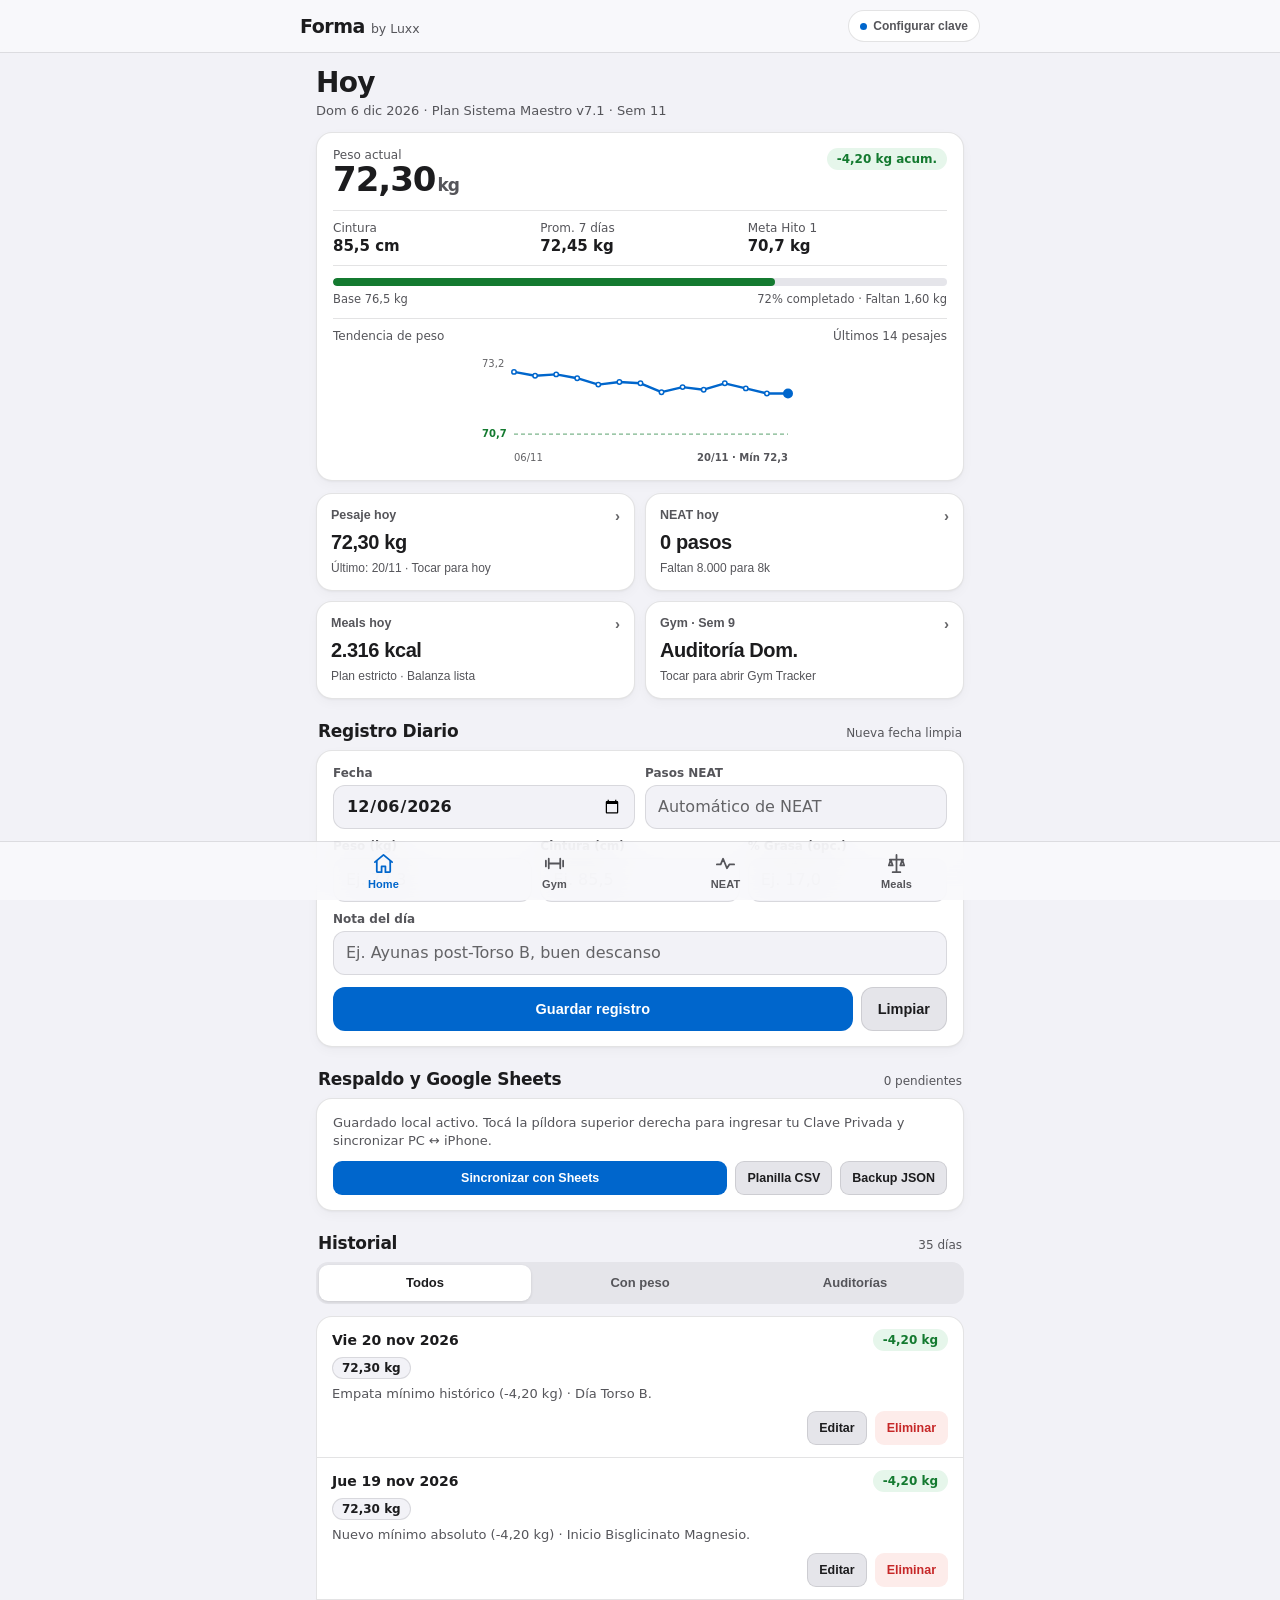
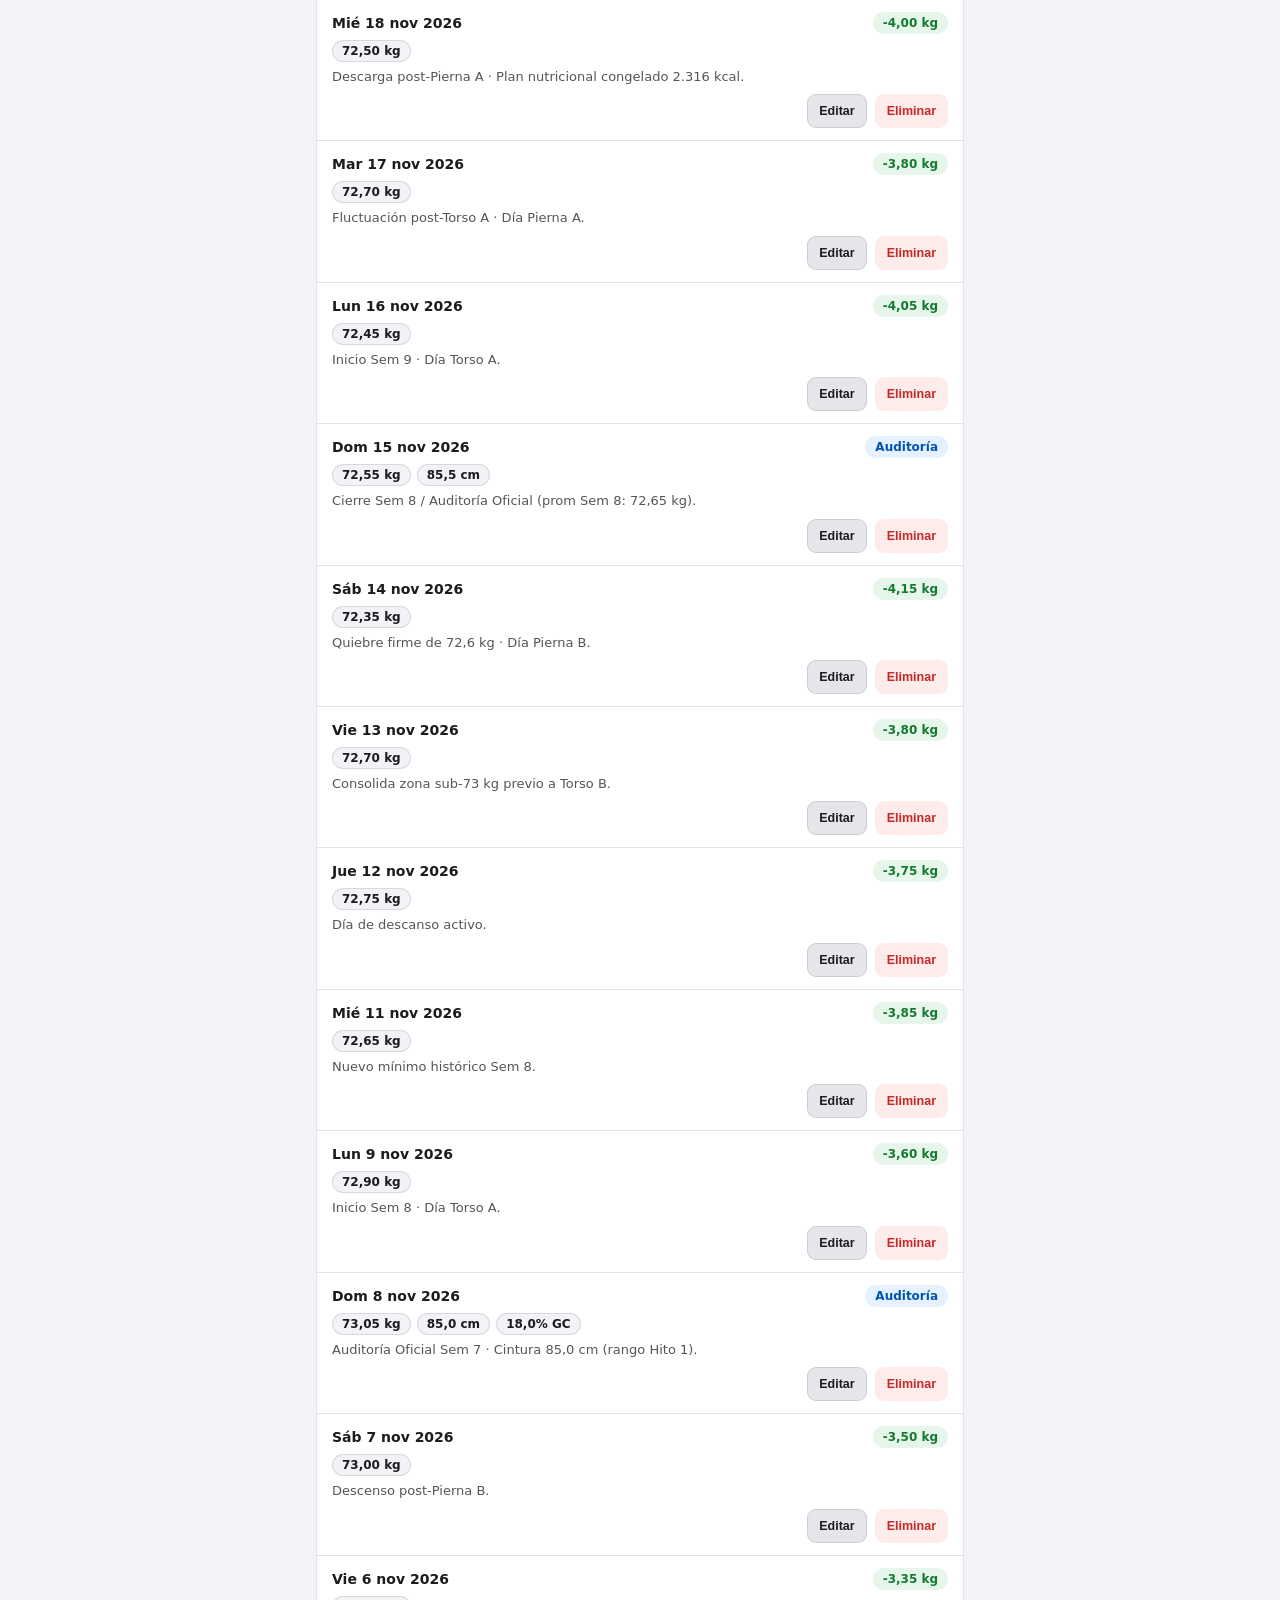
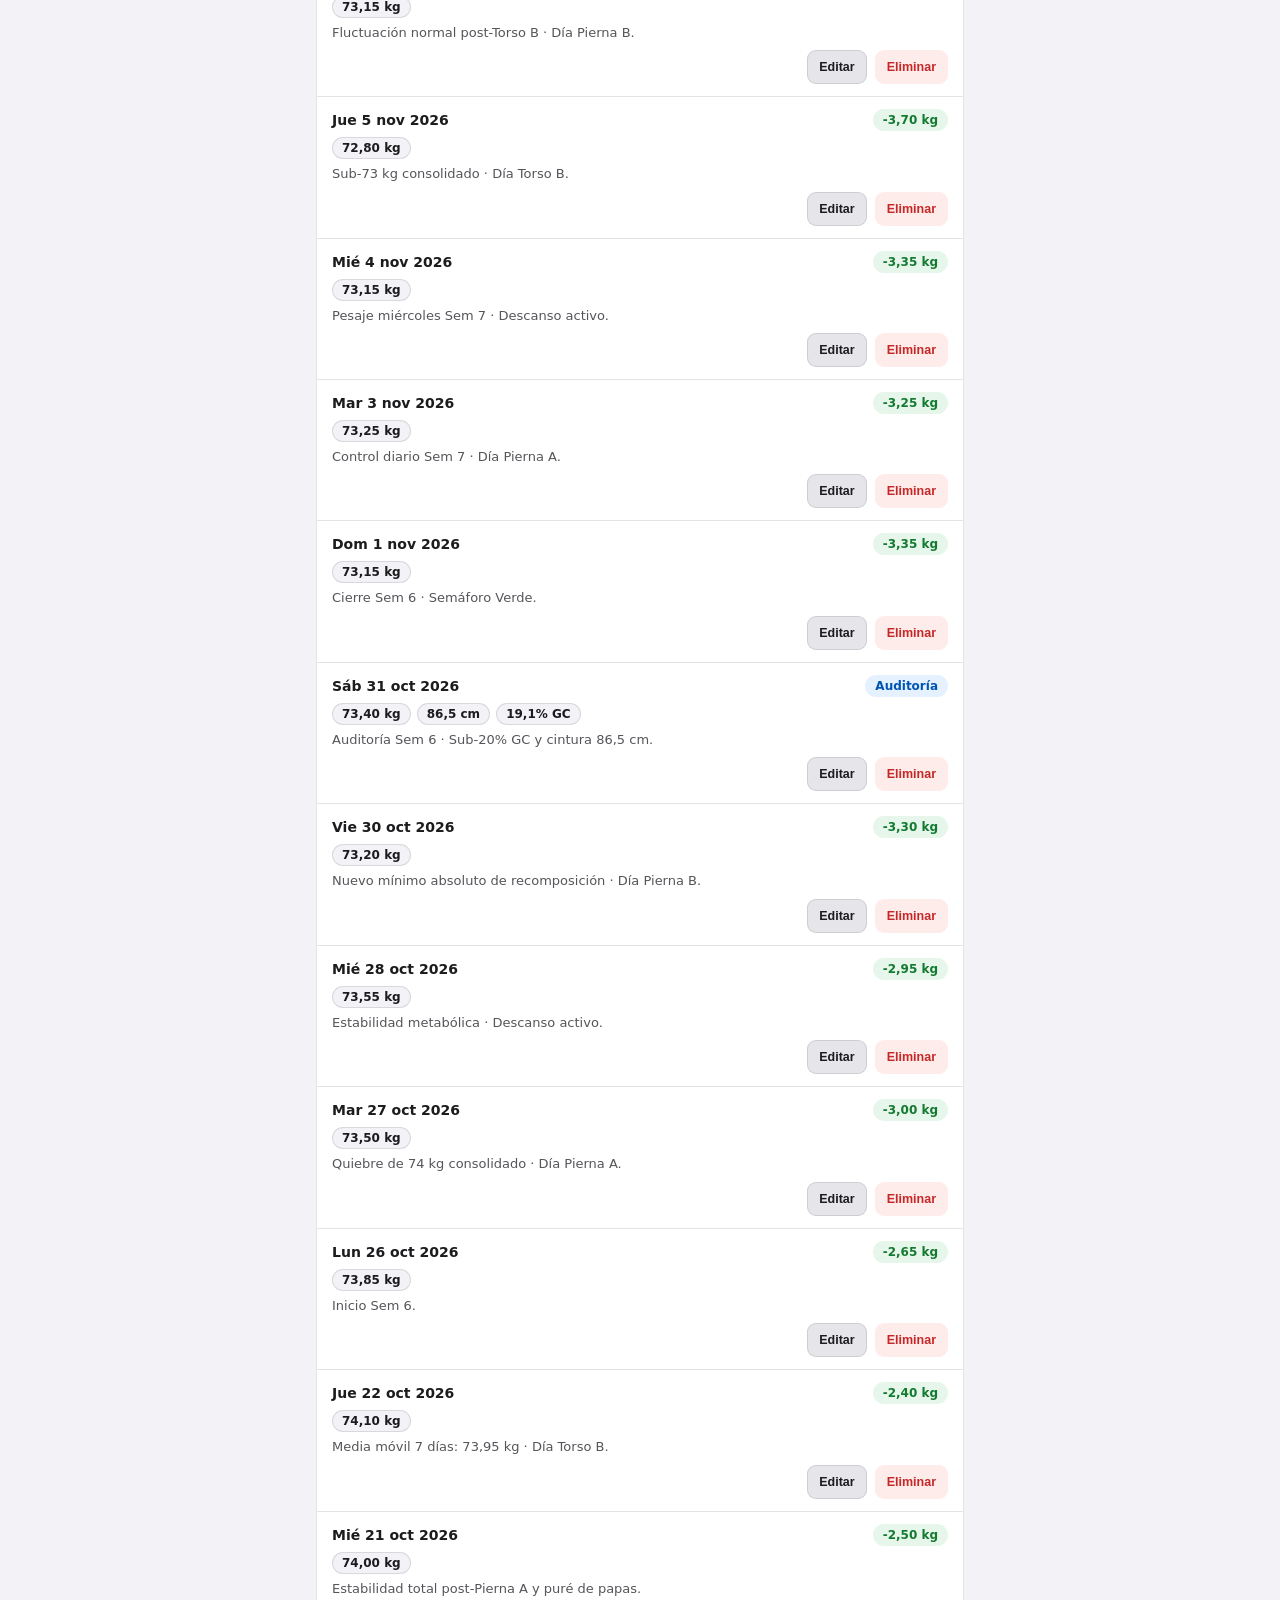
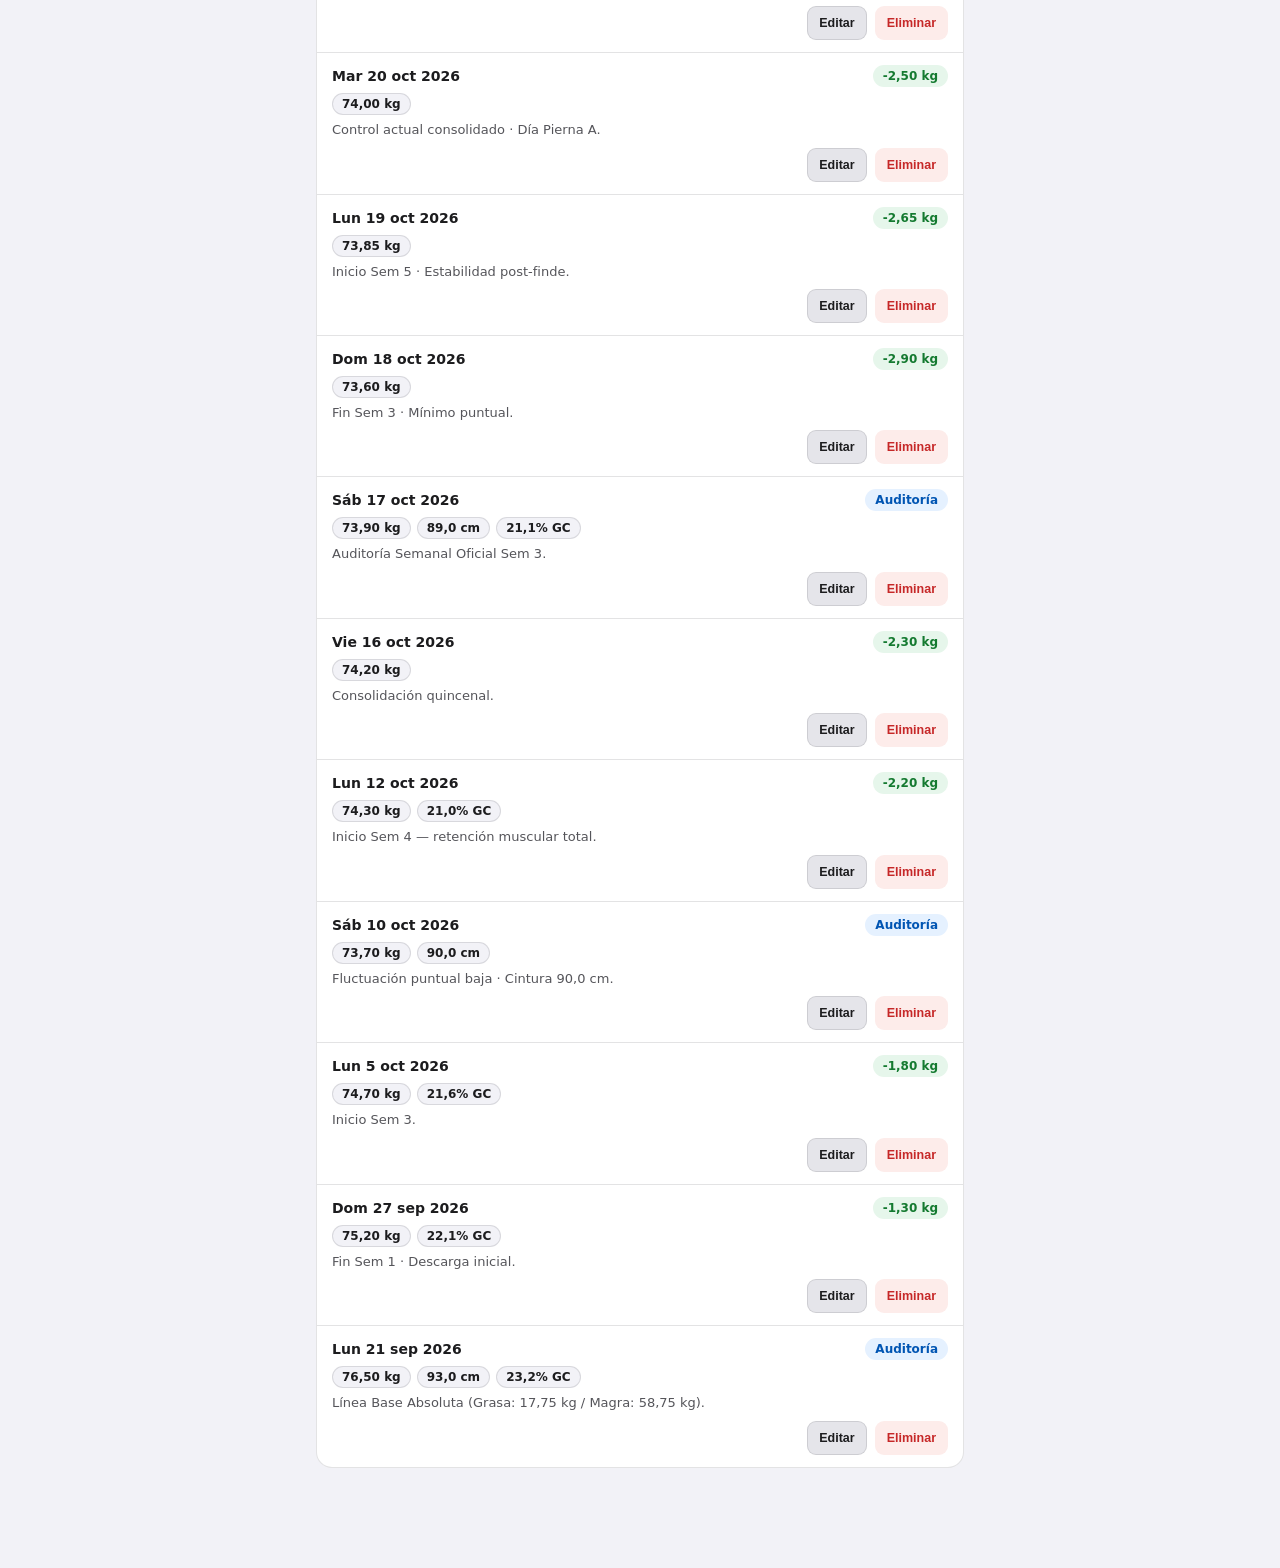
==== commit ba51e33a: "Forma by Luxx: sync bidireccional PC <-> iPhone via Drive + Apps Script" ====
--- a/index.html
+++ b/index.html
@@ -555,7 +555,7 @@
       </div>
 
       <p class="inset-row-desc" style="margin-top:0;">
-        La app funciona 100% sin internet guardando tus datos localmente. Cuando hay señal, sincroniza tus registros diarios con la planilla <strong>Sistema Maestro v7.1</strong>.
+        La app funciona 100% sin internet guardando tus datos localmente. Cuando hay señal, sincroniza <strong>Home, NEAT, Meals y Gym</strong> entre tu PC y tu iPhone mediante tu Google Drive y la planilla <strong>Sistema Maestro v7.1</strong>.
       </p>
 
       <div class="field" style="margin-bottom: 10px;">
@@ -563,10 +563,34 @@
         <input id="sync-endpoint-input" class="input input-sm" type="url" placeholder="https://script.google.com/macros/s/.../exec">
       </div>
 
+      <div class="field" style="margin-bottom: 10px;">
+        <label for="sync-token-input">Clave privada de sync (debe coincidir con SYNC_SECRET)</label>
+        <div class="btn-row" style="align-items:stretch;">
+          <input id="sync-token-input" class="input input-sm" style="flex:1;" type="password" autocomplete="off" placeholder="Tu clave privada PC ↔ iPhone">
+          <button type="button" class="btn btn-sm" id="btn-toggle-sync-token" aria-label="Mostrar u ocultar clave">Ver</button>
+        </div>
+      </div>
+
+      <div class="sub-label" id="sheet-sync-detail" style="margin-bottom: 10px;">
+        Ingresá la misma clave privada en PC e iPhone para sincronizar entre dispositivos.
+      </div>
+
       <div class="btn-row" style="margin-bottom: 12px;">
         <button type="button" class="btn btn-primary btn-sm btn-grow" id="btn-sheet-sync-now">Sincronizar ahora</button>
-        <button type="button" class="btn btn-sm" id="btn-sheet-save-url">Guardar URL</button>
-      </div>
+        <button type="button" class="btn btn-sm" id="btn-sheet-save-url">Guardar config</button>
+      </div>
+
+      <details class="menu-details" style="margin-bottom: 12px; padding: 10px 12px; border-radius: var(--r-ctrl); background: var(--surface-3); border: 0.5px solid var(--separator);">
+        <summary>
+          <span style="font-size:13px;">Cómo activar en script.google.com (1 sola vez)</span>
+          <span class="sub-label">Ver pasos ⌄</span>
+        </summary>
+        <ol class="inset-row-desc" style="margin: 8px 0 0; padding-left: 18px;">
+          <li>Abrí tu proyecto en <strong>script.google.com</strong> y pegá el nuevo código de <code>gym/apps_script_sync.gs</code>.</li>
+          <li>Cambiá <code>const SYNC_SECRET = '...'</code> por una clave tuya privada.</li>
+          <li>Tocá <strong>Implementar → Administrar implementaciones → Editar (lápiz) → Nueva versión → Implementar</strong>.</li>
+        </ol>
+      </details>
 
       <div class="card-header" style="margin-bottom: 8px; padding-top: 10px; border-top: 0.5px solid var(--separator);">
         <span class="card-title">Planillas y Archivos de Respaldo</span>
